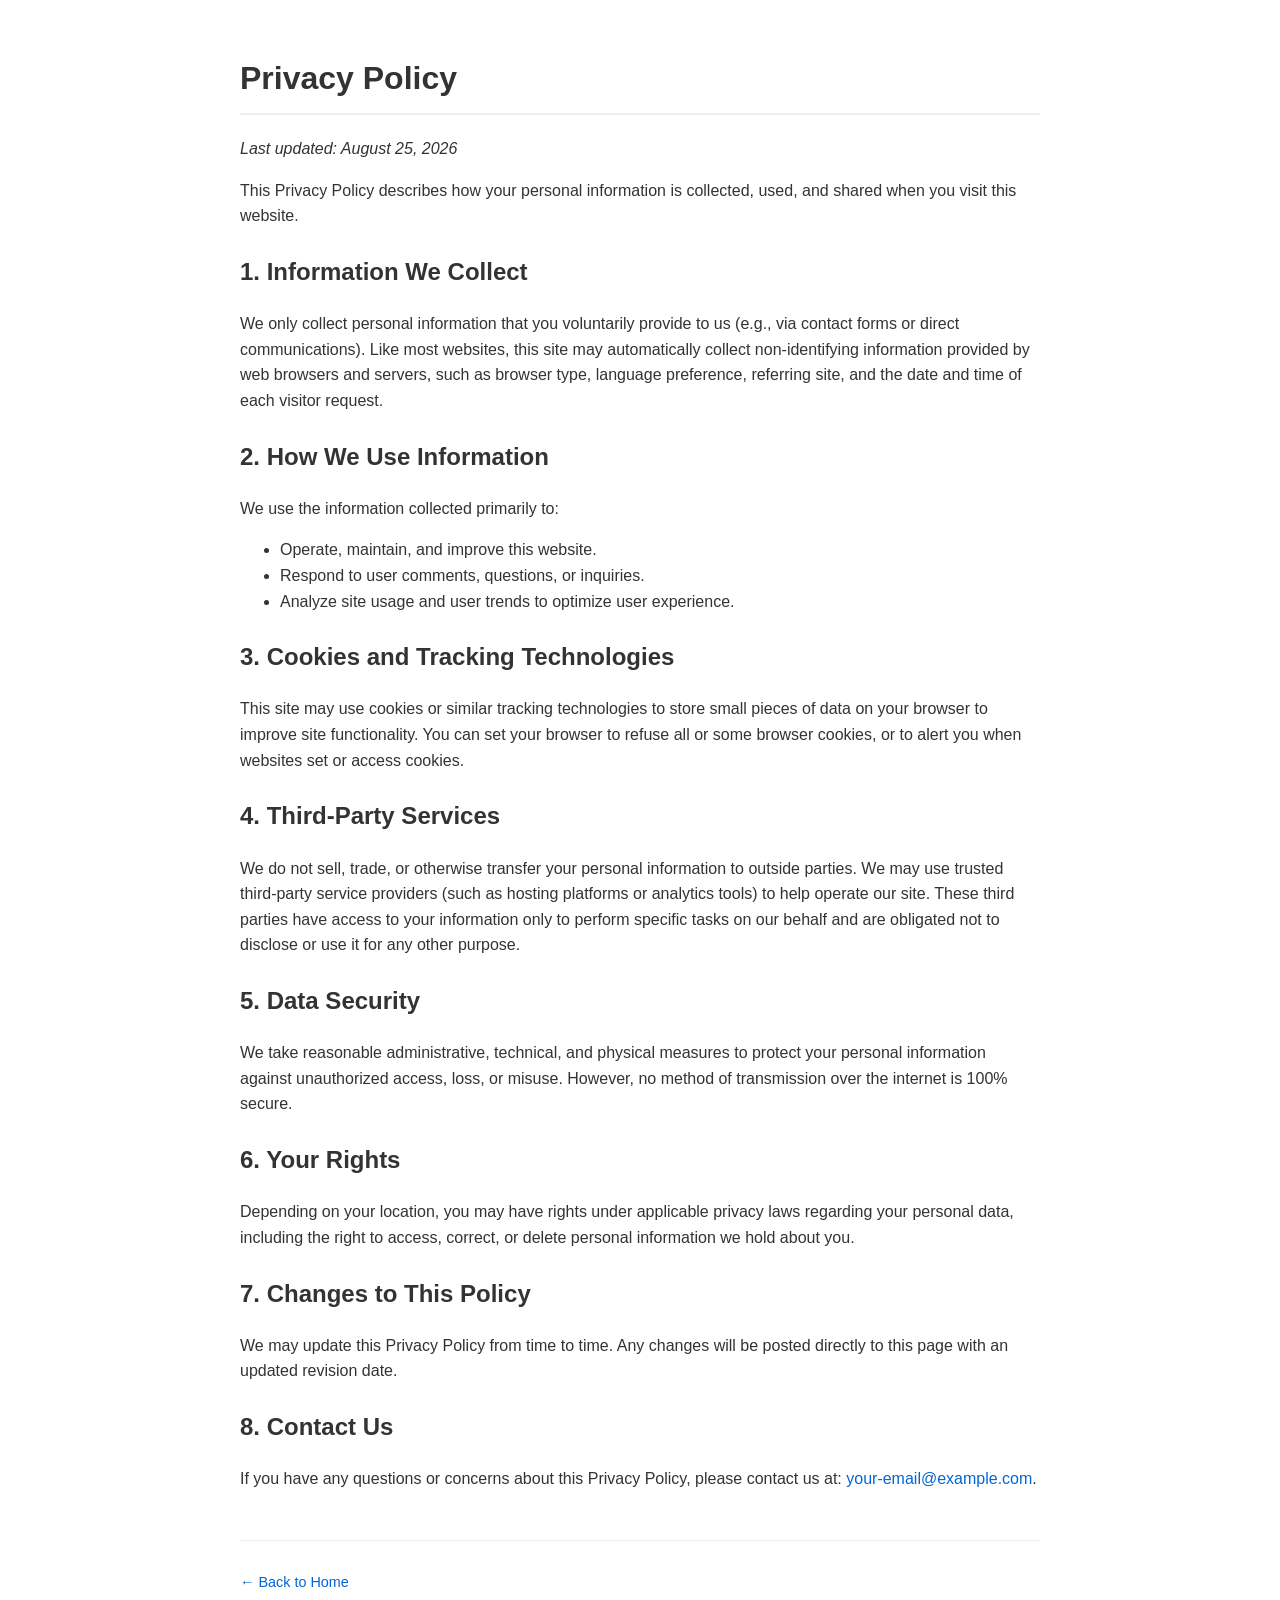
==== privacy.html @ fab6398a "Create privacy.html" ====
<!DOCTYPE html>
<html lang="en">
<head>
    <meta charset="UTF-8">
    <meta name="viewport" content="width=device-width, initial-scale=1.0">
    <title>Privacy Policy</title>
    <style>
        body {
            font-family: -apple-system, BlinkMacSystemFont, "Segoe UI", Roboto, Helvetica, Arial, sans-serif;
            line-height: 1.6;
            color: #333;
            max-width: 800px;
            margin: 0 auto;
            padding: 2rem 1rem;
        }
        h1 { border-bottom: 2px solid #eee; padding-bottom: 0.5rem; }
        h2 { margin-top: 1.5rem; }
        footer { margin-top: 3rem; padding-top: 1rem; border-top: 1px solid #eee; font-size: 0.9rem; color: #666; }
        a { color: #0366d6; text-decoration: none; }
        a:hover { text-decoration: underline; }
    </style>
</head>
<body>

    <h1>Privacy Policy</h1>
    <p><em>Last updated: August 25, 2026</em></p>

    <p>This Privacy Policy describes how your personal information is collected, used, and shared when you visit this website.</p>

    <h2>1. Information We Collect</h2>
    <p>We only collect personal information that you voluntarily provide to us (e.g., via contact forms or direct communications). Like most websites, this site may automatically collect non-identifying information provided by web browsers and servers, such as browser type, language preference, referring site, and the date and time of each visitor request.</p>

    <h2>2. How We Use Information</h2>
    <p>We use the information collected primarily to:</p>
    <ul>
        <li>Operate, maintain, and improve this website.</li>
        <li>Respond to user comments, questions, or inquiries.</li>
        <li>Analyze site usage and user trends to optimize user experience.</li>
    </ul>

    <h2>3. Cookies and Tracking Technologies</h2>
    <p>This site may use cookies or similar tracking technologies to store small pieces of data on your browser to improve site functionality. You can set your browser to refuse all or some browser cookies, or to alert you when websites set or access cookies.</p>

    <h2>4. Third-Party Services</h2>
    <p>We do not sell, trade, or otherwise transfer your personal information to outside parties. We may use trusted third-party service providers (such as hosting platforms or analytics tools) to help operate our site. These third parties have access to your information only to perform specific tasks on our behalf and are obligated not to disclose or use it for any other purpose.</p>

    <h2>5. Data Security</h2>
    <p>We take reasonable administrative, technical, and physical measures to protect your personal information against unauthorized access, loss, or misuse. However, no method of transmission over the internet is 100% secure.</p>

    <h2>6. Your Rights</h2>
    <p>Depending on your location, you may have rights under applicable privacy laws regarding your personal data, including the right to access, correct, or delete personal information we hold about you.</p>

    <h2>7. Changes to This Policy</h2>
    <p>We may update this Privacy Policy from time to time. Any changes will be posted directly to this page with an updated revision date.</p>

    <h2>8. Contact Us</h2>
    <p>If you have any questions or concerns about this Privacy Policy, please contact us at: <a href="mailto:your-email@example.com">your-email@example.com</a>.</p>

    <footer>
        <p><a href="index.html">&larr; Back to Home</a></p>
    </footer>

</body>
</html>
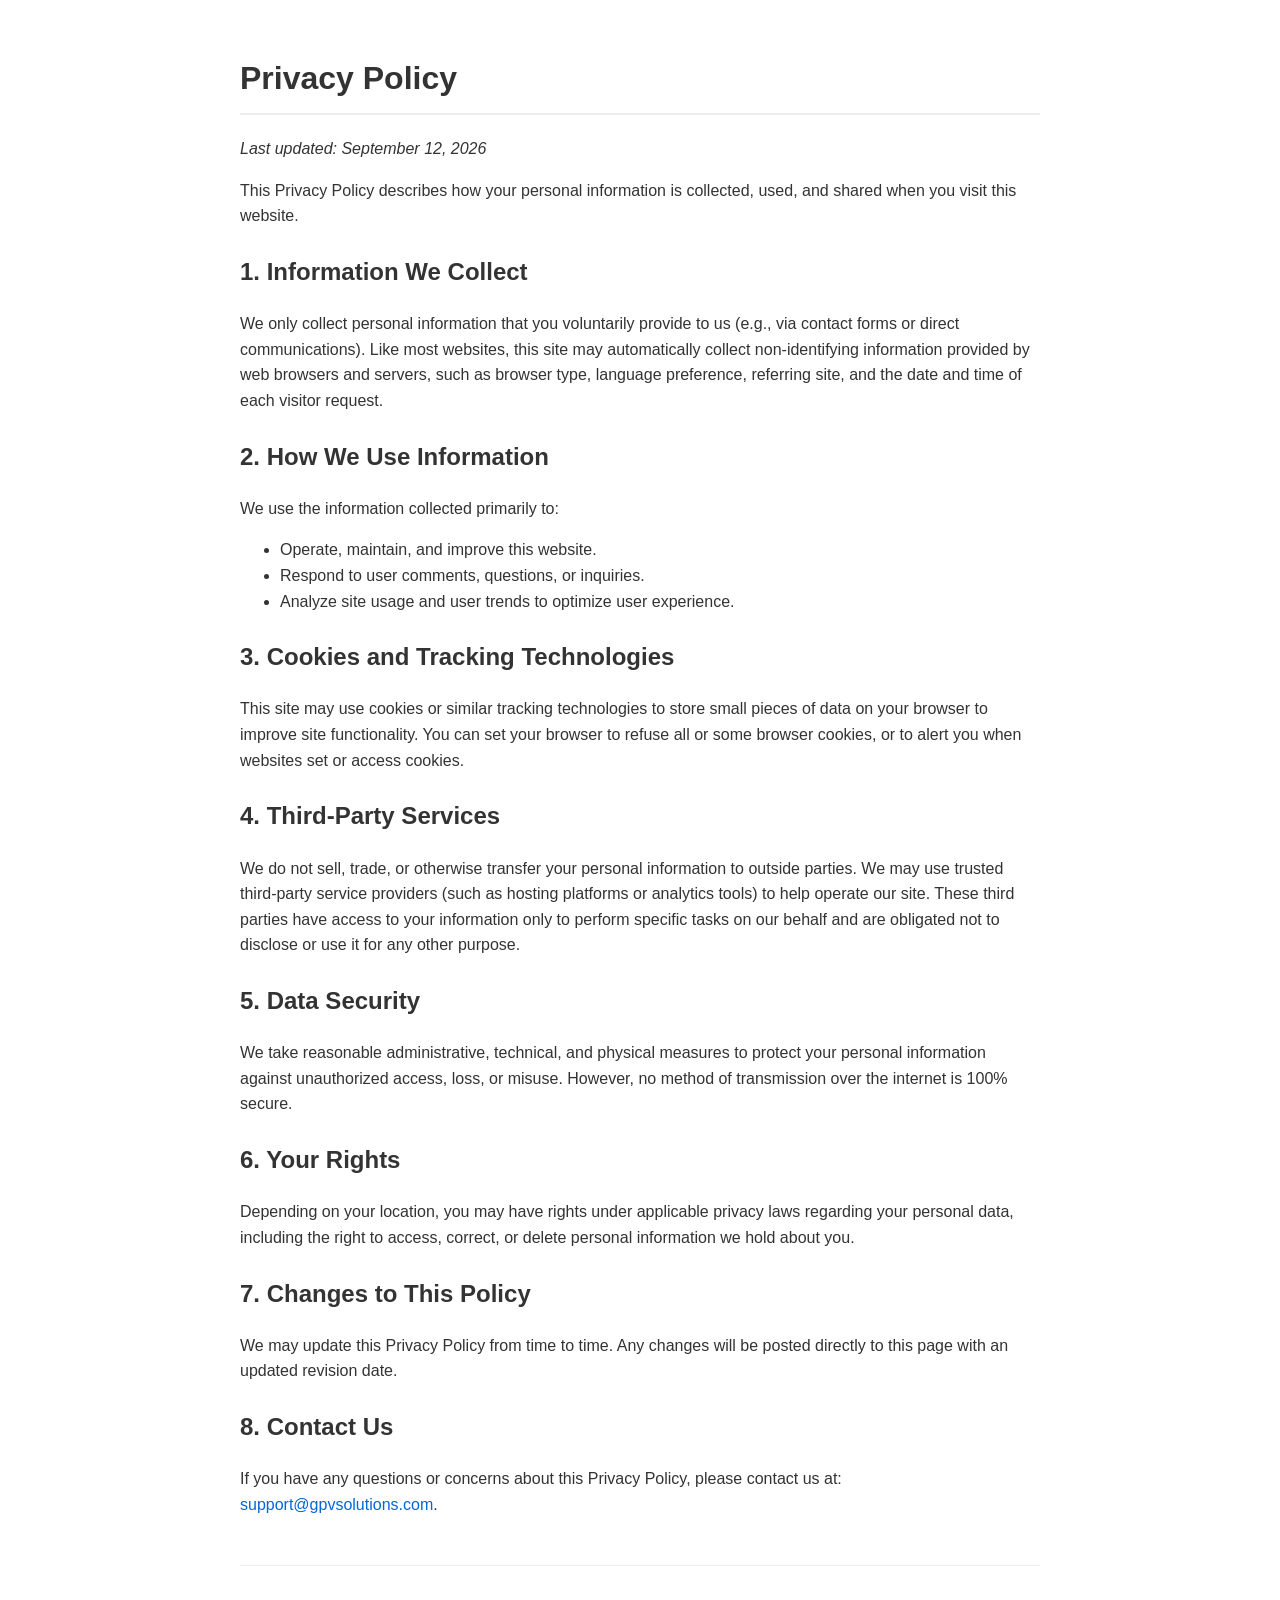
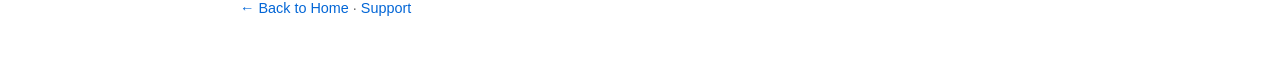
==== commit c828e810: "Add support page, fix placeholder email, drop stale subscription pricing CNC Vault ships as a one-ti" ====
--- a/privacy.html
+++ b/privacy.html
@@ -23,7 +23,7 @@
 <body>
 
     <h1>Privacy Policy</h1>
-    <p><em>Last updated: August 25, 2026</em></p>
+    <p><em>Last updated: September 12, 2026</em></p>
 
     <p>This Privacy Policy describes how your personal information is collected, used, and shared when you visit this website.</p>
 
@@ -54,10 +54,10 @@
     <p>We may update this Privacy Policy from time to time. Any changes will be posted directly to this page with an updated revision date.</p>
 
     <h2>8. Contact Us</h2>
-    <p>If you have any questions or concerns about this Privacy Policy, please contact us at: <a href="mailto:your-email@example.com">your-email@example.com</a>.</p>
+    <p>If you have any questions or concerns about this Privacy Policy, please contact us at: <a href="mailto:support@gpvsolutions.com">support@gpvsolutions.com</a>.</p>
 
     <footer>
-        <p><a href="index.html">&larr; Back to Home</a></p>
+        <p><a href="index.html">&larr; Back to Home</a> &middot; <a href="support.html">Support</a></p>
     </footer>
 
 </body>
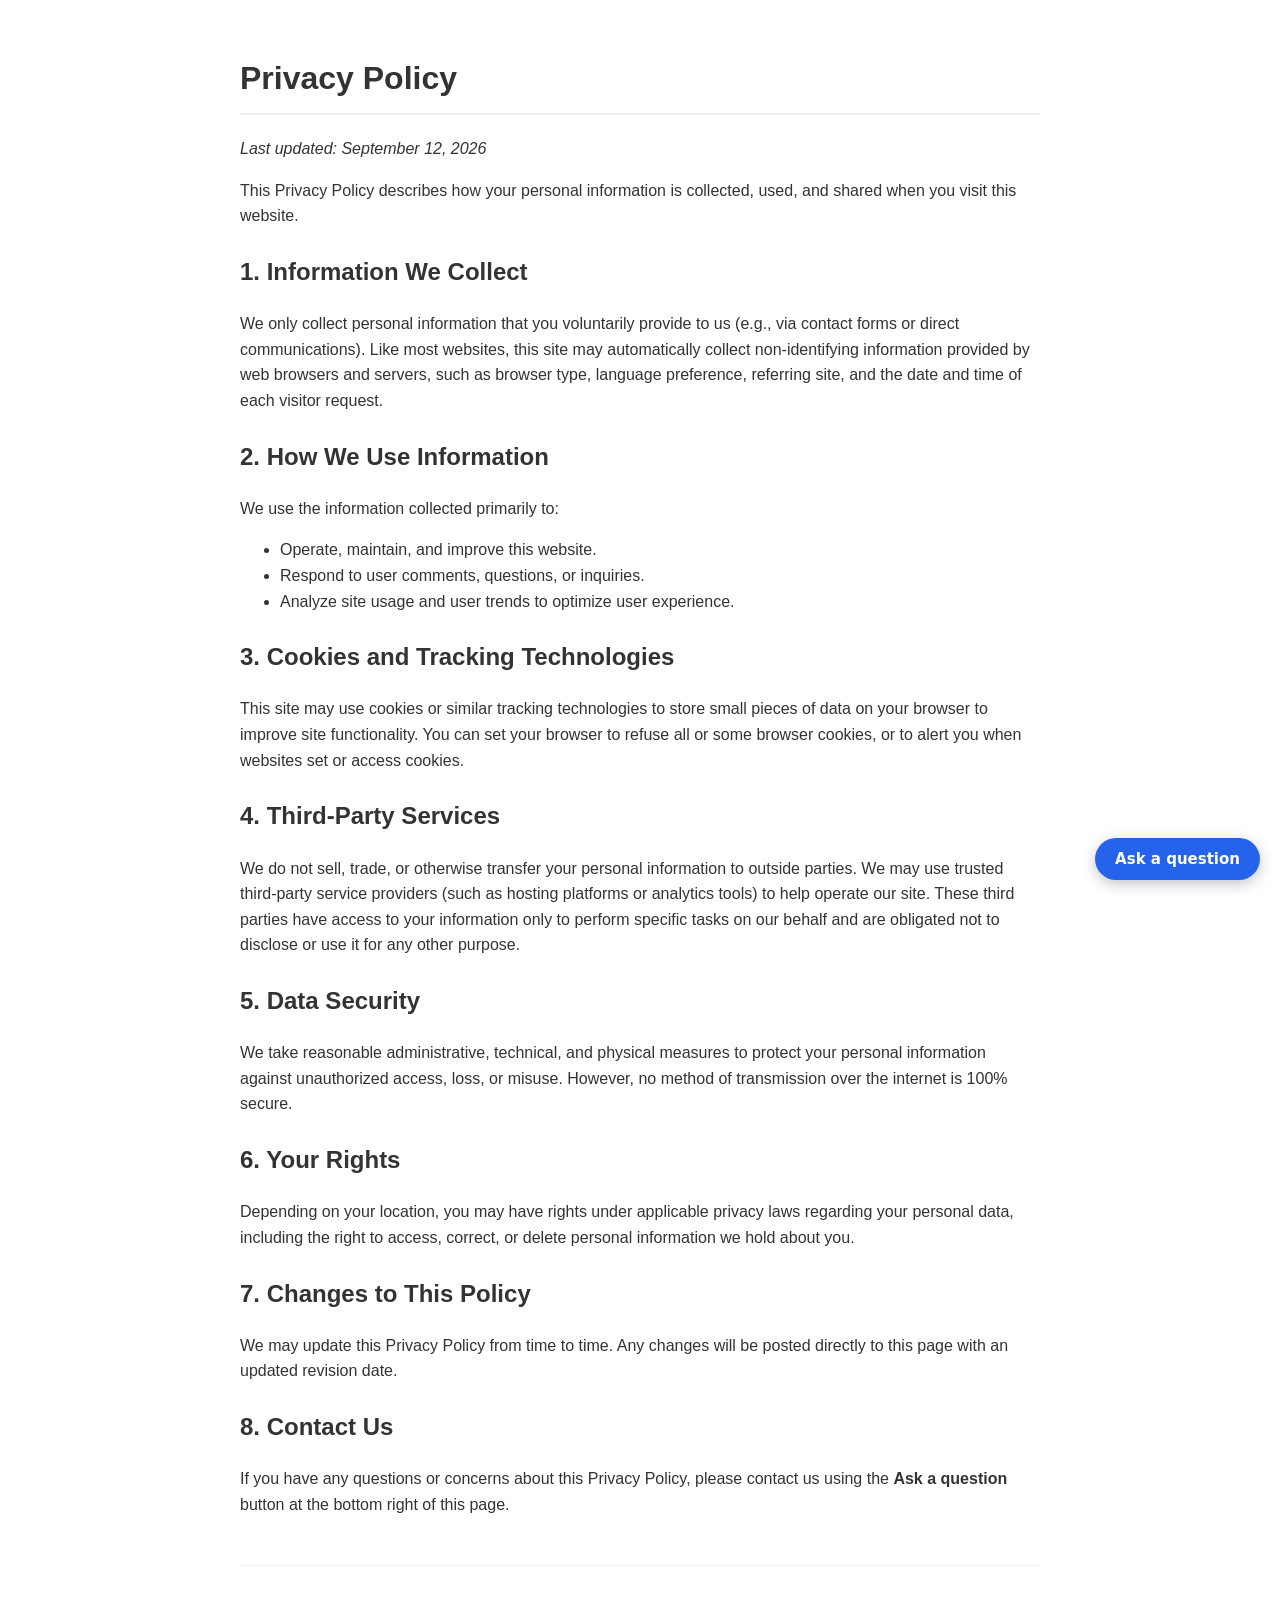
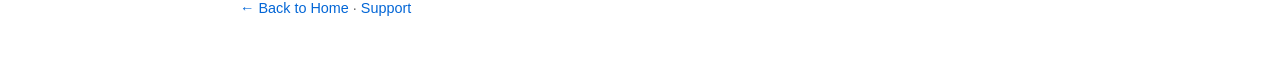
==== commit 04a7e719: "Use the widget, not email" ====
--- a/privacy.html
+++ b/privacy.html
@@ -54,11 +54,12 @@
     <p>We may update this Privacy Policy from time to time. Any changes will be posted directly to this page with an updated revision date.</p>
 
     <h2>8. Contact Us</h2>
-    <p>If you have any questions or concerns about this Privacy Policy, please contact us at: <a href="mailto:support@gpvsolutions.com">support@gpvsolutions.com</a>.</p>
+    <p>If you have any questions or concerns about this Privacy Policy, please contact us using the <strong>Ask a question</strong> button at the bottom right of this page.</p>
 
     <footer>
         <p><a href="index.html">&larr; Back to Home</a> &middot; <a href="support.html">Support</a></p>
     </footer>
 
+    <script src="contact.js" defer></script>
 </body>
 </html>
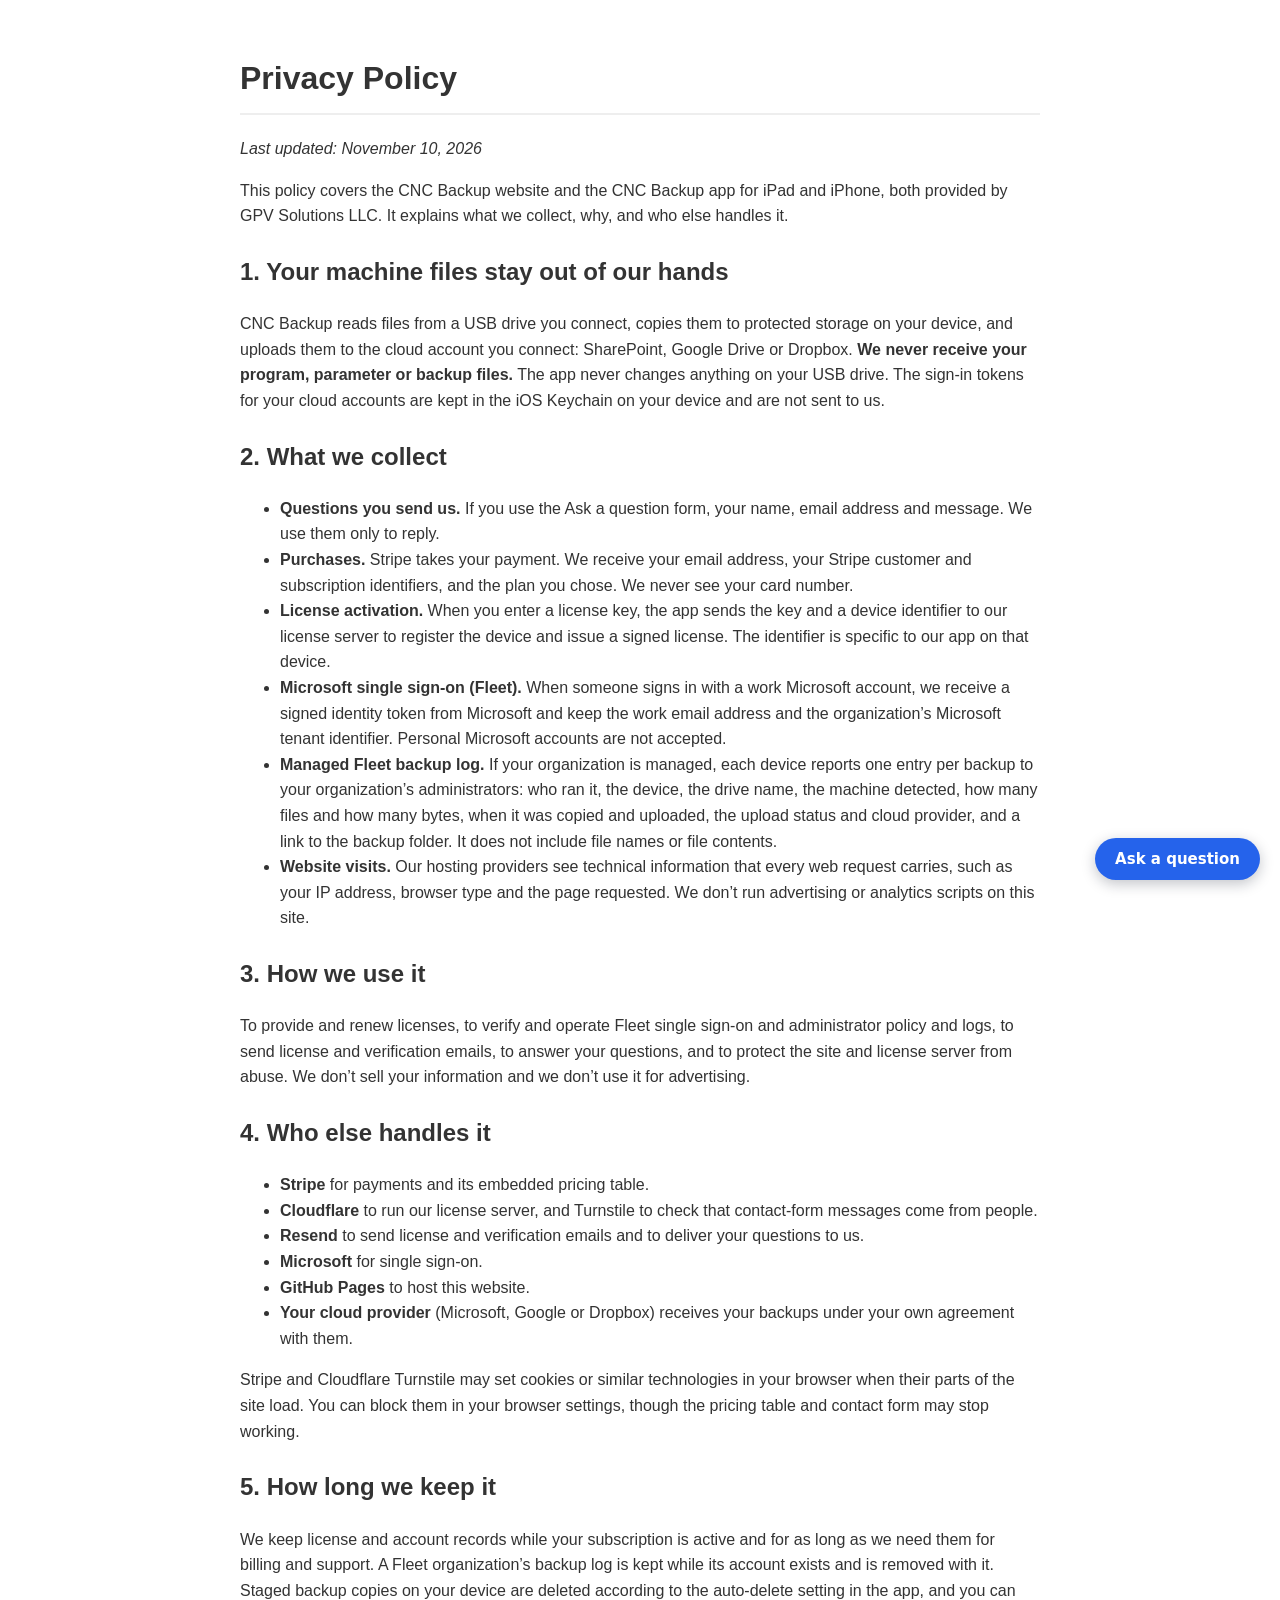
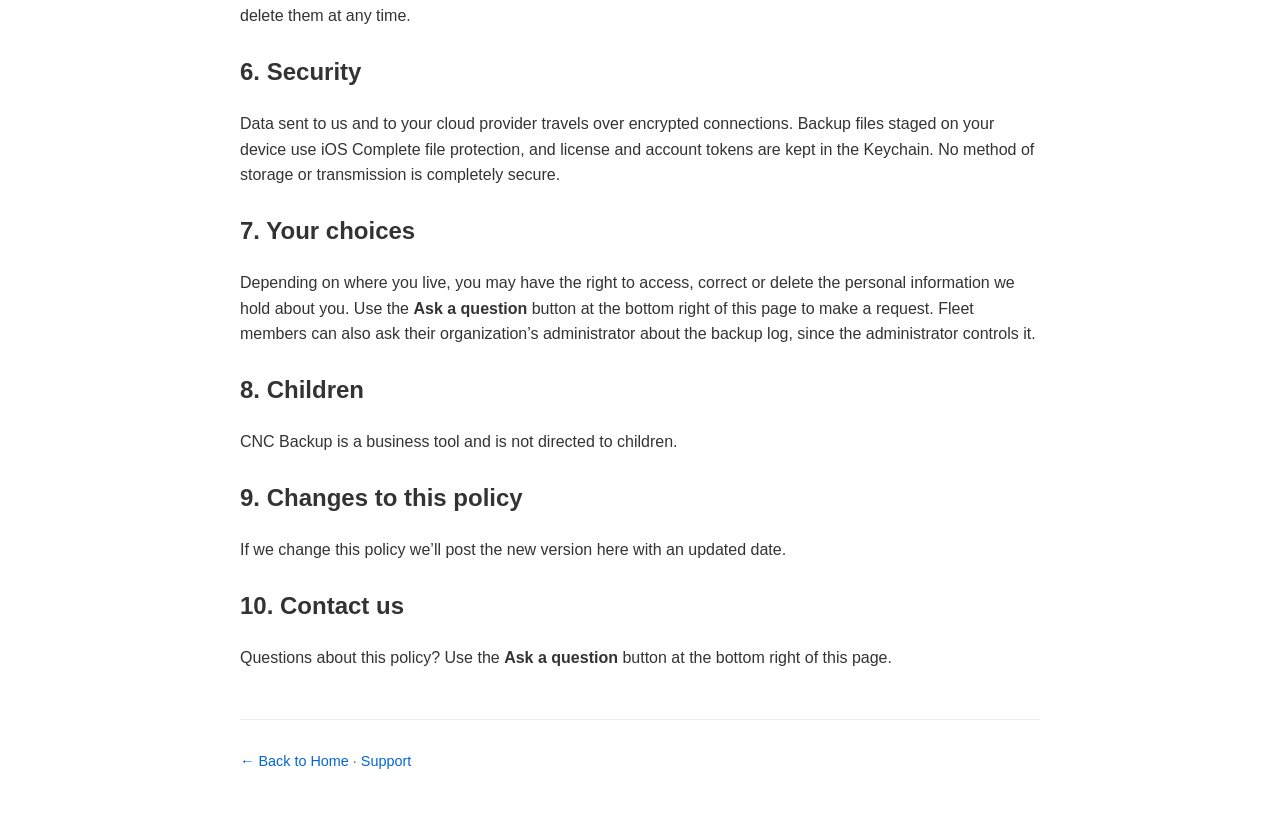
==== commit fbdcef9a: "Site: accurate upload-verification claim, support FAQ and privacy policy for the app - Replace the S" ====
--- a/privacy.html
+++ b/privacy.html
@@ -23,38 +23,54 @@
 <body>
 
     <h1>Privacy Policy</h1>
-    <p><em>Last updated: September 12, 2026</em></p>
+    <p><em>Last updated: November 10, 2026</em></p>
 
-    <p>This Privacy Policy describes how your personal information is collected, used, and shared when you visit this website.</p>
+    <p>This policy covers the CNC Backup website and the CNC Backup app for iPad and iPhone, both provided by GPV Solutions LLC. It explains what we collect, why, and who else handles it.</p>
 
-    <h2>1. Information We Collect</h2>
-    <p>We only collect personal information that you voluntarily provide to us (e.g., via contact forms or direct communications). Like most websites, this site may automatically collect non-identifying information provided by web browsers and servers, such as browser type, language preference, referring site, and the date and time of each visitor request.</p>
+    <h2>1. Your machine files stay out of our hands</h2>
+    <p>CNC Backup reads files from a USB drive you connect, copies them to protected storage on your device, and uploads them to the cloud account you connect: SharePoint, Google Drive or Dropbox. <strong>We never receive your program, parameter or backup files.</strong> The app never changes anything on your USB drive. The sign-in tokens for your cloud accounts are kept in the iOS Keychain on your device and are not sent to us.</p>
 
-    <h2>2. How We Use Information</h2>
-    <p>We use the information collected primarily to:</p>
+    <h2>2. What we collect</h2>
     <ul>
-        <li>Operate, maintain, and improve this website.</li>
-        <li>Respond to user comments, questions, or inquiries.</li>
-        <li>Analyze site usage and user trends to optimize user experience.</li>
+        <li><strong>Questions you send us.</strong> If you use the Ask a question form, your name, email address and message. We use them only to reply.</li>
+        <li><strong>Purchases.</strong> Stripe takes your payment. We receive your email address, your Stripe customer and subscription identifiers, and the plan you chose. We never see your card number.</li>
+        <li><strong>License activation.</strong> When you enter a license key, the app sends the key and a device identifier to our license server to register the device and issue a signed license. The identifier is specific to our app on that device.</li>
+        <li><strong>Microsoft single sign-on (Fleet).</strong> When someone signs in with a work Microsoft account, we receive a signed identity token from Microsoft and keep the work email address and the organization&rsquo;s Microsoft tenant identifier. Personal Microsoft accounts are not accepted.</li>
+        <li><strong>Managed Fleet backup log.</strong> If your organization is managed, each device reports one entry per backup to your organization&rsquo;s administrators: who ran it, the device, the drive name, the machine detected, how many files and how many bytes, when it was copied and uploaded, the upload status and cloud provider, and a link to the backup folder. It does not include file names or file contents.</li>
+        <li><strong>Website visits.</strong> Our hosting providers see technical information that every web request carries, such as your IP address, browser type and the page requested. We don&rsquo;t run advertising or analytics scripts on this site.</li>
     </ul>
 
-    <h2>3. Cookies and Tracking Technologies</h2>
-    <p>This site may use cookies or similar tracking technologies to store small pieces of data on your browser to improve site functionality. You can set your browser to refuse all or some browser cookies, or to alert you when websites set or access cookies.</p>
+    <h2>3. How we use it</h2>
+    <p>To provide and renew licenses, to verify and operate Fleet single sign-on and administrator policy and logs, to send license and verification emails, to answer your questions, and to protect the site and license server from abuse. We don&rsquo;t sell your information and we don&rsquo;t use it for advertising.</p>
 
-    <h2>4. Third-Party Services</h2>
-    <p>We do not sell, trade, or otherwise transfer your personal information to outside parties. We may use trusted third-party service providers (such as hosting platforms or analytics tools) to help operate our site. These third parties have access to your information only to perform specific tasks on our behalf and are obligated not to disclose or use it for any other purpose.</p>
+    <h2>4. Who else handles it</h2>
+    <ul>
+        <li><strong>Stripe</strong> for payments and its embedded pricing table.</li>
+        <li><strong>Cloudflare</strong> to run our license server, and Turnstile to check that contact-form messages come from people.</li>
+        <li><strong>Resend</strong> to send license and verification emails and to deliver your questions to us.</li>
+        <li><strong>Microsoft</strong> for single sign-on.</li>
+        <li><strong>GitHub Pages</strong> to host this website.</li>
+        <li><strong>Your cloud provider</strong> (Microsoft, Google or Dropbox) receives your backups under your own agreement with them.</li>
+    </ul>
+    <p>Stripe and Cloudflare Turnstile may set cookies or similar technologies in your browser when their parts of the site load. You can block them in your browser settings, though the pricing table and contact form may stop working.</p>
 
-    <h2>5. Data Security</h2>
-    <p>We take reasonable administrative, technical, and physical measures to protect your personal information against unauthorized access, loss, or misuse. However, no method of transmission over the internet is 100% secure.</p>
+    <h2>5. How long we keep it</h2>
+    <p>We keep license and account records while your subscription is active and for as long as we need them for billing and support. A Fleet organization&rsquo;s backup log is kept while its account exists and is removed with it. Staged backup copies on your device are deleted according to the auto-delete setting in the app, and you can delete them at any time.</p>
 
-    <h2>6. Your Rights</h2>
-    <p>Depending on your location, you may have rights under applicable privacy laws regarding your personal data, including the right to access, correct, or delete personal information we hold about you.</p>
+    <h2>6. Security</h2>
+    <p>Data sent to us and to your cloud provider travels over encrypted connections. Backup files staged on your device use iOS Complete file protection, and license and account tokens are kept in the Keychain. No method of storage or transmission is completely secure.</p>
 
-    <h2>7. Changes to This Policy</h2>
-    <p>We may update this Privacy Policy from time to time. Any changes will be posted directly to this page with an updated revision date.</p>
+    <h2>7. Your choices</h2>
+    <p>Depending on where you live, you may have the right to access, correct or delete the personal information we hold about you. Use the <strong>Ask a question</strong> button at the bottom right of this page to make a request. Fleet members can also ask their organization&rsquo;s administrator about the backup log, since the administrator controls it.</p>
 
-    <h2>8. Contact Us</h2>
-    <p>If you have any questions or concerns about this Privacy Policy, please contact us using the <strong>Ask a question</strong> button at the bottom right of this page.</p>
+    <h2>8. Children</h2>
+    <p>CNC Backup is a business tool and is not directed to children.</p>
+
+    <h2>9. Changes to this policy</h2>
+    <p>If we change this policy we&rsquo;ll post the new version here with an updated date.</p>
+
+    <h2>10. Contact us</h2>
+    <p>Questions about this policy? Use the <strong>Ask a question</strong> button at the bottom right of this page.</p>
 
     <footer>
         <p><a href="index.html">&larr; Back to Home</a> &middot; <a href="support.html">Support</a></p>
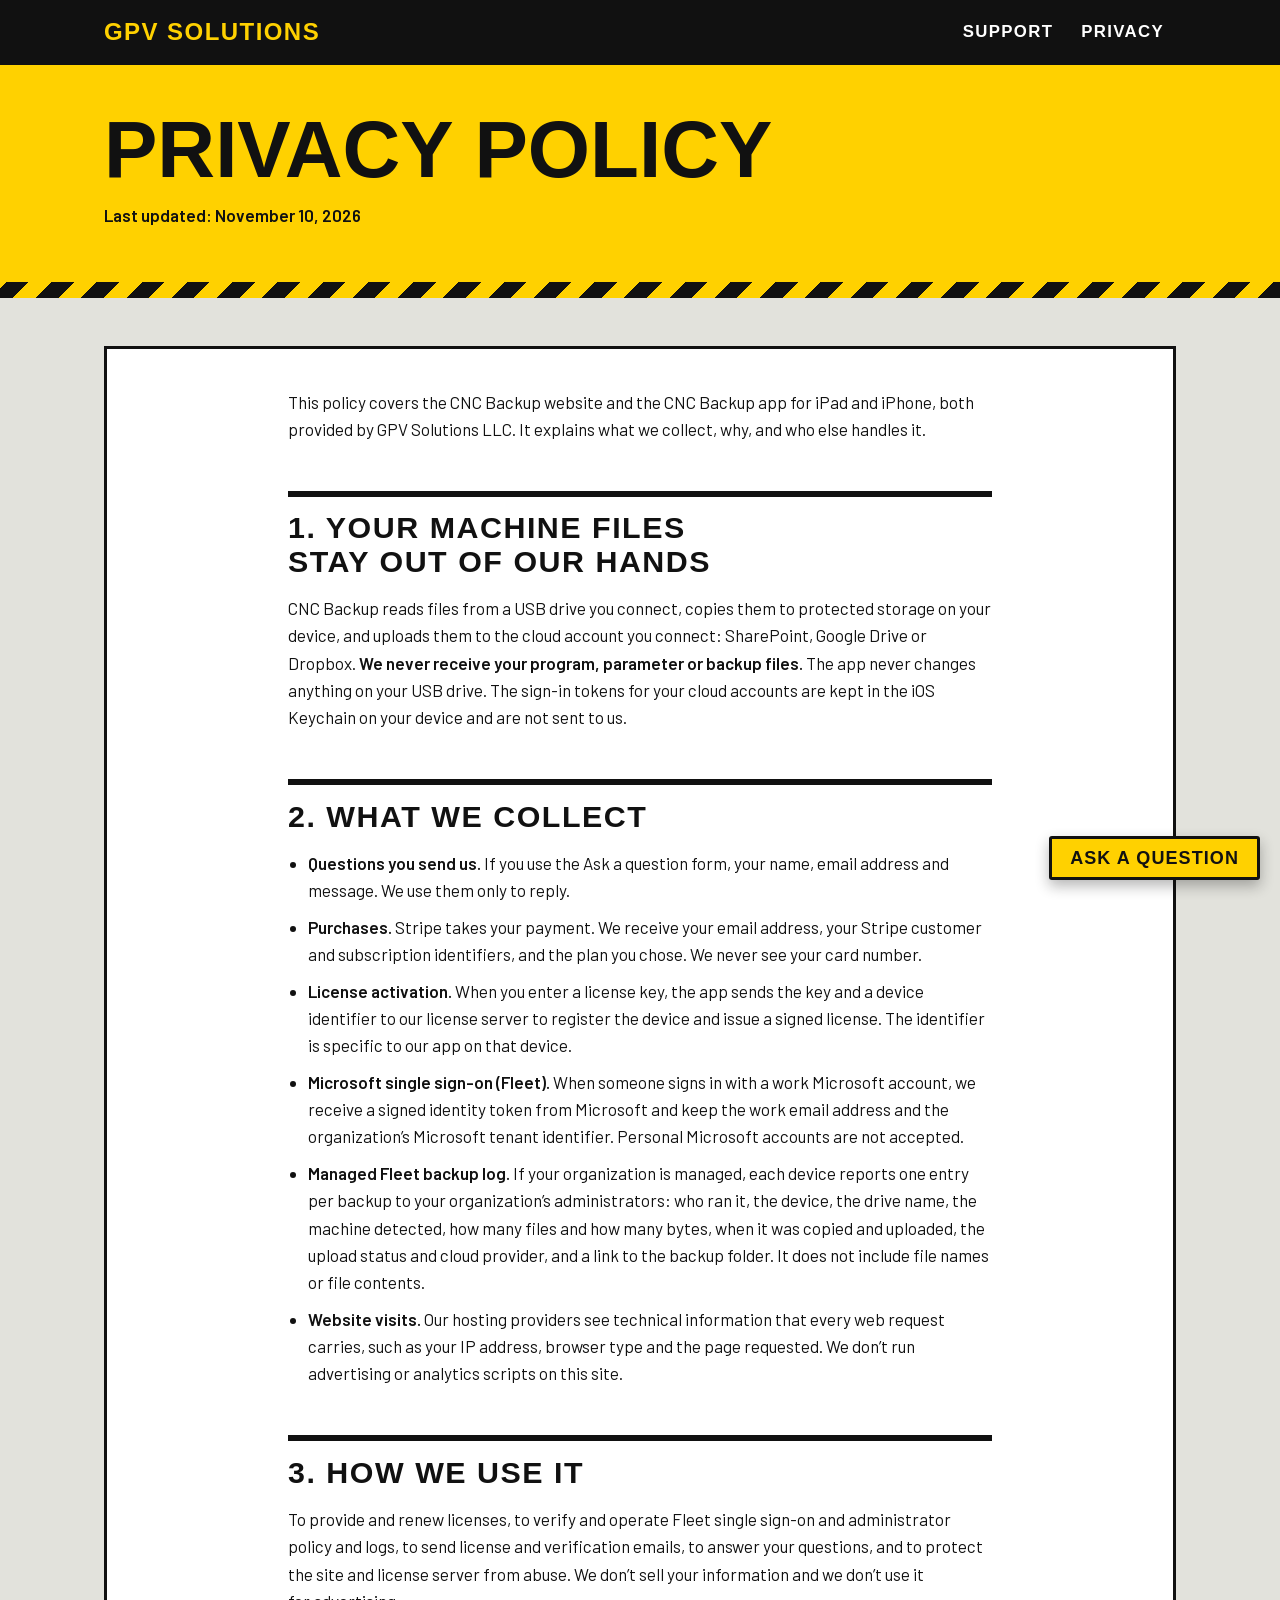
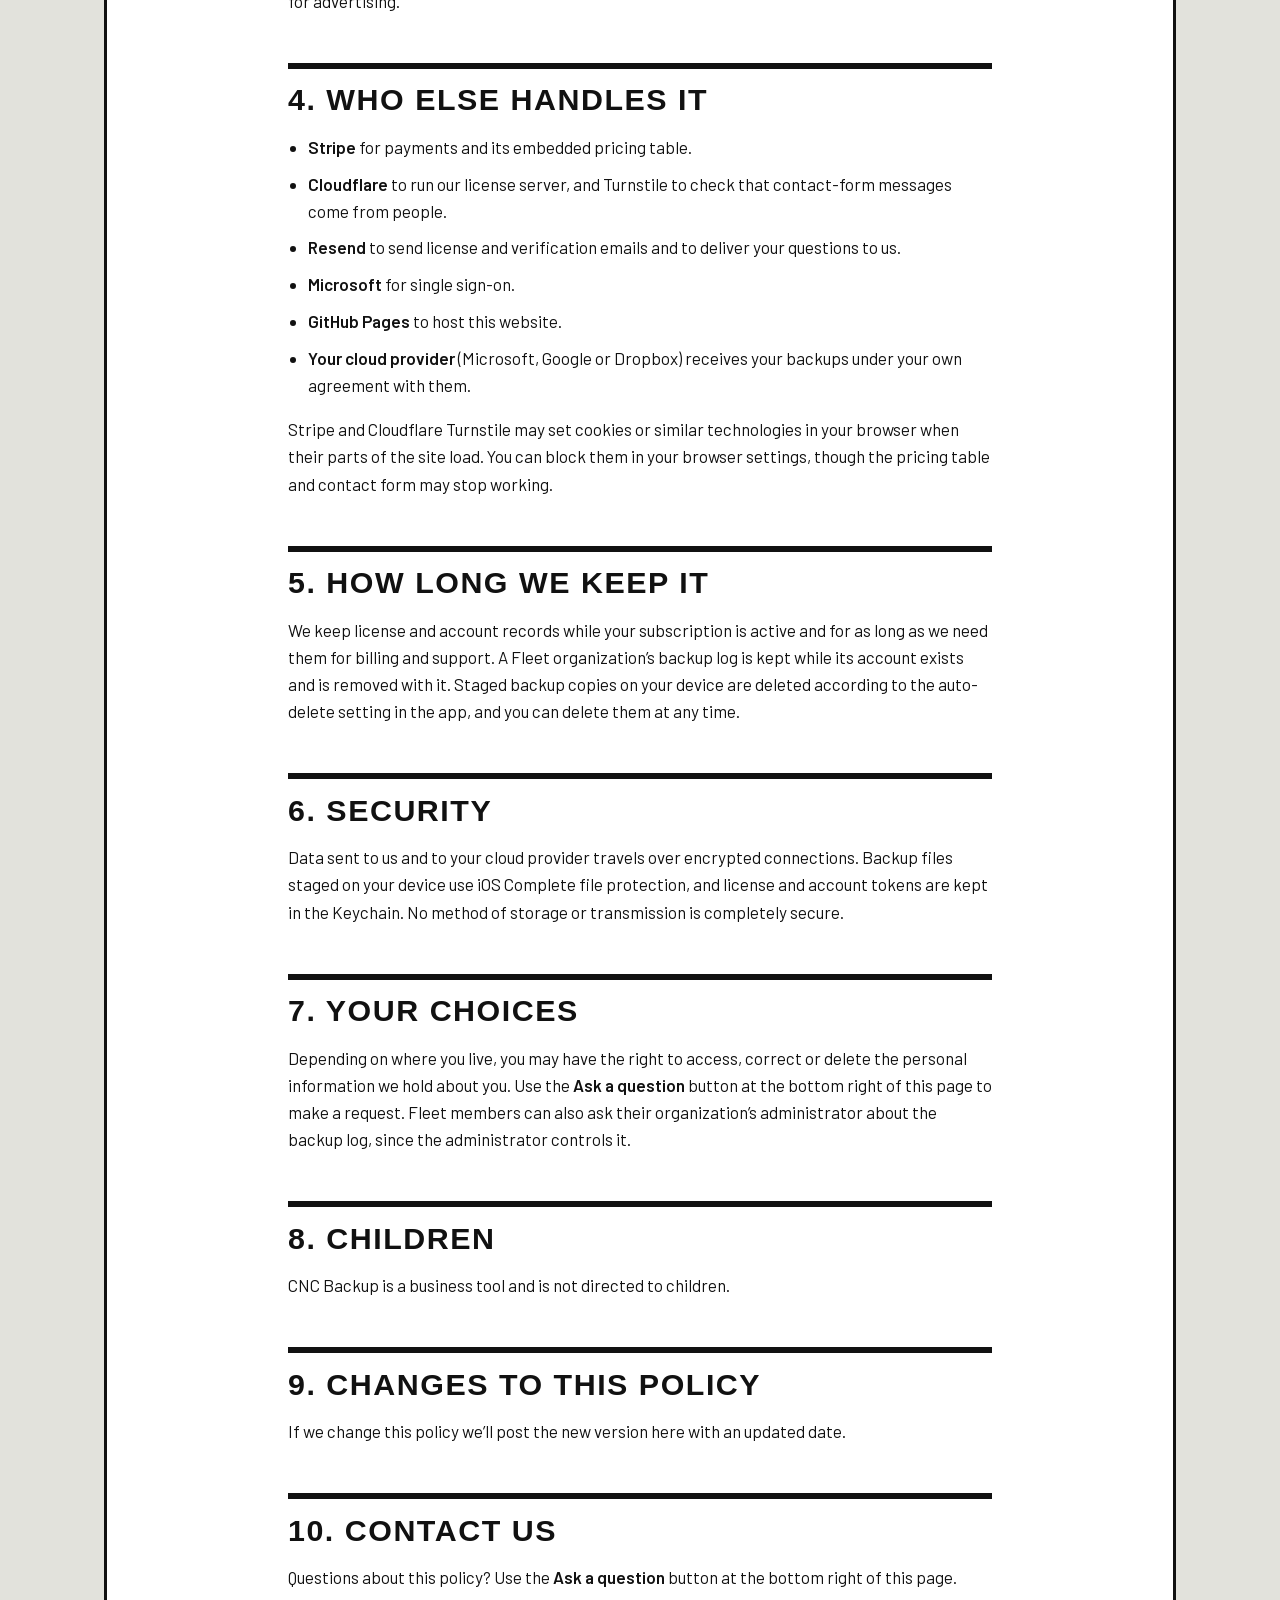
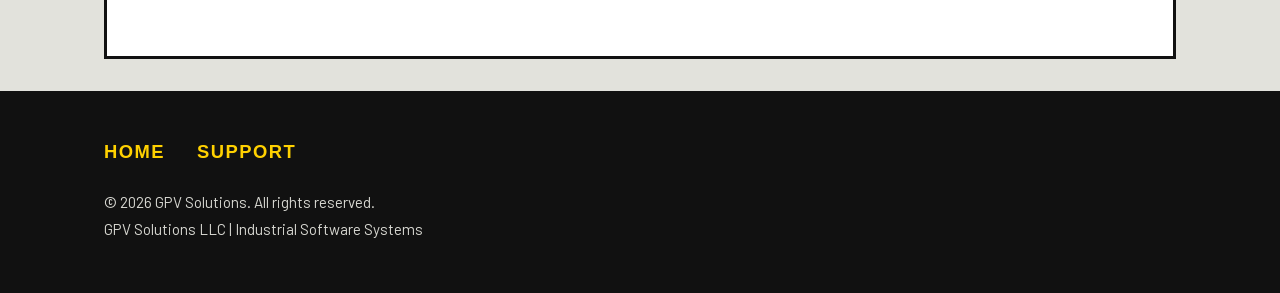
==== commit 6578191f: "first" ====
--- a/privacy.html
+++ b/privacy.html
@@ -3,79 +3,86 @@
 <head>
     <meta charset="UTF-8">
     <meta name="viewport" content="width=device-width, initial-scale=1.0">
-    <title>Privacy Policy</title>
-    <style>
-        body {
-            font-family: -apple-system, BlinkMacSystemFont, "Segoe UI", Roboto, Helvetica, Arial, sans-serif;
-            line-height: 1.6;
-            color: #333;
-            max-width: 800px;
-            margin: 0 auto;
-            padding: 2rem 1rem;
-        }
-        h1 { border-bottom: 2px solid #eee; padding-bottom: 0.5rem; }
-        h2 { margin-top: 1.5rem; }
-        footer { margin-top: 3rem; padding-top: 1rem; border-top: 1px solid #eee; font-size: 0.9rem; color: #666; }
-        a { color: #0366d6; text-decoration: none; }
-        a:hover { text-decoration: underline; }
-    </style>
+    <title>Privacy Policy | CNC Backup</title>
+    <link rel="preload" href="fonts/BarlowCondensed-800.woff2" as="font" type="font/woff2" crossorigin>
+    <link rel="stylesheet" href="site.css">
 </head>
 <body>
+    <div class="topbar">
+        <div class="topbar-inner">
+            <a class="wordmark" href="index.html">GPV Solutions</a>
+            <nav aria-label="Site">
+                <a href="support.html">Support</a>
+                <a href="privacy.html">Privacy</a>
+            </nav>
+        </div>
+    </div>
+    <header class="page-title">
+        <div class="page-title-inner">
+            <h1>Privacy Policy</h1>
+            <p>Last updated: November 10, 2026</p>
+        </div>
+    </header>
+    <div class="hazard" aria-hidden="true"></div>
+    <main class="doc">
+        <div class="doc-body">
+        <p>This policy covers the CNC Backup website and the CNC Backup app for iPad and iPhone, both provided by GPV Solutions LLC. It explains what we collect, why, and who else handles it.</p>
 
-    <h1>Privacy Policy</h1>
-    <p><em>Last updated: November 10, 2026</em></p>
+        <h2>1. Your machine files stay out of our hands</h2>
+        <p>CNC Backup reads files from a USB drive you connect, copies them to protected storage on your device, and uploads them to the cloud account you connect: SharePoint, Google Drive or Dropbox. <strong>We never receive your program, parameter or backup files.</strong> The app never changes anything on your USB drive. The sign-in tokens for your cloud accounts are kept in the iOS Keychain on your device and are not sent to us.</p>
 
-    <p>This policy covers the CNC Backup website and the CNC Backup app for iPad and iPhone, both provided by GPV Solutions LLC. It explains what we collect, why, and who else handles it.</p>
-
-    <h2>1. Your machine files stay out of our hands</h2>
-    <p>CNC Backup reads files from a USB drive you connect, copies them to protected storage on your device, and uploads them to the cloud account you connect: SharePoint, Google Drive or Dropbox. <strong>We never receive your program, parameter or backup files.</strong> The app never changes anything on your USB drive. The sign-in tokens for your cloud accounts are kept in the iOS Keychain on your device and are not sent to us.</p>
-
-    <h2>2. What we collect</h2>
-    <ul>
+        <h2>2. What we collect</h2>
+        <ul>
         <li><strong>Questions you send us.</strong> If you use the Ask a question form, your name, email address and message. We use them only to reply.</li>
         <li><strong>Purchases.</strong> Stripe takes your payment. We receive your email address, your Stripe customer and subscription identifiers, and the plan you chose. We never see your card number.</li>
         <li><strong>License activation.</strong> When you enter a license key, the app sends the key and a device identifier to our license server to register the device and issue a signed license. The identifier is specific to our app on that device.</li>
         <li><strong>Microsoft single sign-on (Fleet).</strong> When someone signs in with a work Microsoft account, we receive a signed identity token from Microsoft and keep the work email address and the organization&rsquo;s Microsoft tenant identifier. Personal Microsoft accounts are not accepted.</li>
         <li><strong>Managed Fleet backup log.</strong> If your organization is managed, each device reports one entry per backup to your organization&rsquo;s administrators: who ran it, the device, the drive name, the machine detected, how many files and how many bytes, when it was copied and uploaded, the upload status and cloud provider, and a link to the backup folder. It does not include file names or file contents.</li>
         <li><strong>Website visits.</strong> Our hosting providers see technical information that every web request carries, such as your IP address, browser type and the page requested. We don&rsquo;t run advertising or analytics scripts on this site.</li>
-    </ul>
+        </ul>
 
-    <h2>3. How we use it</h2>
-    <p>To provide and renew licenses, to verify and operate Fleet single sign-on and administrator policy and logs, to send license and verification emails, to answer your questions, and to protect the site and license server from abuse. We don&rsquo;t sell your information and we don&rsquo;t use it for advertising.</p>
+        <h2>3. How we use it</h2>
+        <p>To provide and renew licenses, to verify and operate Fleet single sign-on and administrator policy and logs, to send license and verification emails, to answer your questions, and to protect the site and license server from abuse. We don&rsquo;t sell your information and we don&rsquo;t use it for advertising.</p>
 
-    <h2>4. Who else handles it</h2>
-    <ul>
+        <h2>4. Who else handles it</h2>
+        <ul>
         <li><strong>Stripe</strong> for payments and its embedded pricing table.</li>
         <li><strong>Cloudflare</strong> to run our license server, and Turnstile to check that contact-form messages come from people.</li>
         <li><strong>Resend</strong> to send license and verification emails and to deliver your questions to us.</li>
         <li><strong>Microsoft</strong> for single sign-on.</li>
         <li><strong>GitHub Pages</strong> to host this website.</li>
         <li><strong>Your cloud provider</strong> (Microsoft, Google or Dropbox) receives your backups under your own agreement with them.</li>
-    </ul>
-    <p>Stripe and Cloudflare Turnstile may set cookies or similar technologies in your browser when their parts of the site load. You can block them in your browser settings, though the pricing table and contact form may stop working.</p>
+        </ul>
+        <p>Stripe and Cloudflare Turnstile may set cookies or similar technologies in your browser when their parts of the site load. You can block them in your browser settings, though the pricing table and contact form may stop working.</p>
 
-    <h2>5. How long we keep it</h2>
-    <p>We keep license and account records while your subscription is active and for as long as we need them for billing and support. A Fleet organization&rsquo;s backup log is kept while its account exists and is removed with it. Staged backup copies on your device are deleted according to the auto-delete setting in the app, and you can delete them at any time.</p>
+        <h2>5. How long we keep it</h2>
+        <p>We keep license and account records while your subscription is active and for as long as we need them for billing and support. A Fleet organization&rsquo;s backup log is kept while its account exists and is removed with it. Staged backup copies on your device are deleted according to the auto-delete setting in the app, and you can delete them at any time.</p>
 
-    <h2>6. Security</h2>
-    <p>Data sent to us and to your cloud provider travels over encrypted connections. Backup files staged on your device use iOS Complete file protection, and license and account tokens are kept in the Keychain. No method of storage or transmission is completely secure.</p>
+        <h2>6. Security</h2>
+        <p>Data sent to us and to your cloud provider travels over encrypted connections. Backup files staged on your device use iOS Complete file protection, and license and account tokens are kept in the Keychain. No method of storage or transmission is completely secure.</p>
 
-    <h2>7. Your choices</h2>
-    <p>Depending on where you live, you may have the right to access, correct or delete the personal information we hold about you. Use the <strong>Ask a question</strong> button at the bottom right of this page to make a request. Fleet members can also ask their organization&rsquo;s administrator about the backup log, since the administrator controls it.</p>
+        <h2>7. Your choices</h2>
+        <p>Depending on where you live, you may have the right to access, correct or delete the personal information we hold about you. Use the <strong>Ask a question</strong> button at the bottom right of this page to make a request. Fleet members can also ask their organization&rsquo;s administrator about the backup log, since the administrator controls it.</p>
 
-    <h2>8. Children</h2>
-    <p>CNC Backup is a business tool and is not directed to children.</p>
+        <h2>8. Children</h2>
+        <p>CNC Backup is a business tool and is not directed to children.</p>
 
-    <h2>9. Changes to this policy</h2>
-    <p>If we change this policy we&rsquo;ll post the new version here with an updated date.</p>
+        <h2>9. Changes to this policy</h2>
+        <p>If we change this policy we&rsquo;ll post the new version here with an updated date.</p>
 
-    <h2>10. Contact us</h2>
-    <p>Questions about this policy? Use the <strong>Ask a question</strong> button at the bottom right of this page.</p>
+        <h2>10. Contact us</h2>
+        <p>Questions about this policy? Use the <strong>Ask a question</strong> button at the bottom right of this page.</p>
 
-    <footer>
-        <p><a href="index.html">&larr; Back to Home</a> &middot; <a href="support.html">Support</a></p>
+    
+        </div>
+    </main>
+    <footer class="site-foot">
+        <div class="site-foot-inner">
+            <nav aria-label="Footer"><a href="index.html">Home</a><a href="support.html">Support</a></nav>
+            <p>&copy; 2026 GPV Solutions. All rights reserved.</p>
+            <p>GPV Solutions LLC | Industrial Software Systems</p>
+        </div>
     </footer>
-
     <script src="contact.js" defer></script>
 </body>
 </html>
--- a/site.css
+++ b/site.css
@@ -0,0 +1,266 @@
+/* CNC Backup site: shop-floor safety signage. See DESIGN.md. */
+
+@font-face { font-family: "Barlow Condensed"; font-weight: 600; font-display: swap; src: url("fonts/BarlowCondensed-600.woff2") format("woff2"); }
+@font-face { font-family: "Barlow Condensed"; font-weight: 700; font-display: swap; src: url("fonts/BarlowCondensed-700.woff2") format("woff2"); }
+@font-face { font-family: "Barlow Condensed"; font-weight: 800; font-display: swap; src: url("fonts/BarlowCondensed-800.woff2") format("woff2"); }
+@font-face { font-family: "Barlow"; font-weight: 400; font-display: swap; src: url("fonts/Barlow-400.woff2") format("woff2"); }
+@font-face { font-family: "Barlow"; font-weight: 500; font-display: swap; src: url("fonts/Barlow-500.woff2") format("woff2"); }
+@font-face { font-family: "Barlow"; font-weight: 600; font-display: swap; src: url("fonts/Barlow-600.woff2") format("woff2"); }
+
+:root {
+    --yellow: #FFD100;
+    --ink: #111111;
+    --white: #FFFFFF;
+    --notice: #0B5CAD;
+    --notice-wash: #E6EFF9;
+    --concrete: #E2E2DC;
+    --muted: #4A4A44;
+    --display: "Barlow Condensed", "Arial Narrow", sans-serif;
+    --text: "Barlow", system-ui, -apple-system, "Segoe UI", sans-serif;
+    --edge: 3px solid var(--ink);
+}
+
+* { box-sizing: border-box; }
+
+html { scroll-behavior: smooth; scroll-padding-top: 1rem; }
+
+body {
+    margin: 0;
+    background: var(--concrete);
+    color: var(--ink);
+    font: 400 1.0625rem/1.6 var(--text);
+}
+
+a { color: var(--notice); text-underline-offset: 0.18em; }
+a:hover { color: var(--ink); }
+:focus-visible { outline: 3px solid var(--notice); outline-offset: 3px; }
+
+.sr-only {
+    position: absolute; width: 1px; height: 1px; overflow: hidden;
+    clip: rect(0 0 0 0); white-space: nowrap;
+}
+
+/* ---------- Top bar ---------- */
+.topbar { background: var(--ink); }
+.topbar-inner {
+    max-width: 1120px; margin: 0 auto; padding: 0.75rem 1.5rem;
+    display: flex; align-items: center; justify-content: space-between; gap: 1rem;
+}
+.wordmark {
+    font: 800 1.5rem/1 var(--display); letter-spacing: 0.06em; text-transform: uppercase;
+    color: var(--yellow); text-decoration: none;
+}
+.topbar nav { display: flex; gap: 0.25rem; }
+.topbar nav a {
+    font: 700 1.05rem/1 var(--display); letter-spacing: 0.08em; text-transform: uppercase;
+    color: var(--white); text-decoration: none; padding: 0.75rem 0.75rem;
+}
+.topbar nav a:hover { color: var(--yellow); }
+.topbar :focus-visible, .site-foot :focus-visible, .hero :focus-visible { outline-color: var(--ink); }
+.topbar :focus-visible, .site-foot :focus-visible { outline-color: var(--yellow); }
+
+.hazard {
+    height: 16px;
+    background: repeating-linear-gradient(-45deg, var(--ink) 0 16px, var(--yellow) 16px 32px);
+}
+
+/* ---------- Hero ---------- */
+.hero { background: var(--yellow); }
+.hero-inner {
+    max-width: 1120px; margin: 0 auto; padding: 4rem 1.5rem 4.5rem;
+    display: grid; grid-template-columns: minmax(0, 1.1fr) minmax(0, 0.9fr); gap: 3.5rem; align-items: start;
+}
+.hero h1 {
+    margin: 0; font: 800 clamp(3.5rem, 9vw, 6rem)/0.9 var(--display);
+    letter-spacing: -0.01em; text-transform: uppercase; text-wrap: balance;
+}
+.hero p.lede { margin: 1.75rem 0 0; max-width: 34rem; font-size: 1.25rem; line-height: 1.5; text-wrap: pretty; }
+.hero-actions { display: flex; flex-wrap: wrap; align-items: center; gap: 1rem 2rem; margin-top: 2.25rem; }
+
+.btn {
+    display: inline-flex; align-items: center; gap: 0.75rem; min-height: 56px; padding: 0.9rem 1.5rem 0.9rem 1.75rem;
+    background: var(--ink); color: var(--yellow); border: 0; border-radius: 3px;
+    font: 800 1.5rem/1 var(--display); letter-spacing: 0.06em; text-transform: uppercase; text-decoration: none;
+    box-shadow: 0 6px 14px rgba(17, 17, 17, 0.28);
+    transition: transform 160ms cubic-bezier(0.16, 1, 0.3, 1), box-shadow 160ms cubic-bezier(0.16, 1, 0.3, 1);
+}
+.btn:hover { color: var(--white); transform: translateY(-2px); box-shadow: 0 10px 20px rgba(17, 17, 17, 0.3); }
+.btn:active { transform: translateY(1px); box-shadow: 0 2px 6px rgba(17, 17, 17, 0.3); }
+.btn svg { width: 1.25rem; height: 1.25rem; stroke: currentColor; fill: none; stroke-width: 3; stroke-linecap: square; }
+.text-link {
+    font: 700 1.25rem/1 var(--display); letter-spacing: 0.06em; text-transform: uppercase;
+    color: var(--ink); text-decoration-thickness: 3px; padding: 1rem 0;
+}
+.text-link:hover { color: var(--ink); text-decoration-color: var(--white); }
+
+/* The hanging tag */
+.tag {
+    position: relative; background: var(--white); border: var(--edge); border-radius: 14px;
+    box-shadow: 0 18px 32px rgba(17, 17, 17, 0.25); margin-top: 18px;
+    transform-origin: 50% 0;
+    animation: tag-settle 1100ms cubic-bezier(0.16, 1, 0.3, 1) both;
+}
+.tag::before {
+    content: ""; position: absolute; top: -18px; left: 50%; width: 36px; height: 36px; margin-left: -18px;
+    border: var(--edge); border-radius: 50%; background: var(--yellow); z-index: 1;
+}
+.tag-head {
+    background: var(--notice); color: var(--white); text-align: center;
+    padding: 1.7rem 1rem 0.5rem; border-radius: 10px 10px 0 0;
+    font: 800 2.25rem/1 var(--display); letter-spacing: 0.14em; text-transform: uppercase;
+}
+.tag-title {
+    margin: 0; padding: 1rem 1.5rem 0.25rem;
+    font: 800 1.6rem/1.1 var(--display); letter-spacing: 0.04em; text-transform: uppercase;
+}
+.steps { list-style: none; margin: 0; padding: 0 1.5rem; }
+.steps li { display: grid; grid-template-columns: 64px 1fr; gap: 1rem; align-items: center; padding: 1rem 0; border-top: 2px solid var(--ink); }
+.steps li:first-child { border-top: 0; }
+.pict {
+    display: grid; place-items: center; width: 64px; height: 64px; border: 3px solid var(--ink); border-radius: 6px; background: var(--yellow);
+}
+.pict svg { width: 40px; height: 40px; fill: none; stroke: var(--ink); stroke-width: 2.2; stroke-linecap: round; stroke-linejoin: round; }
+.steps strong { display: block; font: 800 1.35rem/1.1 var(--display); letter-spacing: 0.05em; text-transform: uppercase; }
+.steps span { display: block; font-size: 0.975rem; line-height: 1.4; color: var(--muted); margin-top: 0.15rem; }
+.tag-foot {
+    margin: 0; padding: 0.9rem 1.5rem 1.1rem; box-shadow: inset 0 3px 0 var(--ink); background: var(--concrete); border-radius: 0 0 10px 10px;
+    font: 700 1.05rem/1.25 var(--display); letter-spacing: 0.06em; text-transform: uppercase; text-wrap: balance;
+}
+
+@keyframes tag-settle {
+    0% { transform: rotate(7deg); }
+    28% { transform: rotate(-4deg); }
+    52% { transform: rotate(2.2deg); }
+    76% { transform: rotate(-0.9deg); }
+    100% { transform: rotate(0); }
+}
+
+/* ---------- Page body ---------- */
+.wrap { max-width: 1120px; margin: 0 auto; padding: 4rem 1.5rem 1rem; }
+.sign { background: var(--white); border: var(--edge); margin-bottom: 4rem; }
+.sign > h2, .band {
+    margin: 0; background: var(--ink); color: var(--yellow); padding: 0.7rem 1.5rem 0.55rem;
+    font: 800 2rem/1.05 var(--display); letter-spacing: 0.1em; text-transform: uppercase;
+}
+.sign-body { padding: 1.5rem; }
+.sign-body > p:first-child { margin-top: 0; }
+.sign-body > p:last-child { margin-bottom: 0; }
+
+/* ---------- Plan comparison ---------- */
+.plans-table { width: 100%; border-collapse: collapse; table-layout: fixed; }
+.plans-table th, .plans-table td { padding: 1rem 1.25rem; text-align: left; vertical-align: top; border-top: 2px solid var(--ink); }
+.plans-table thead th, .plans-table thead td { border-top: 0; }
+.plans-table thead th {
+    font: 800 2rem/1 var(--display); letter-spacing: 0.1em; text-transform: uppercase; padding: 0.9rem 1.25rem 0.7rem;
+    background: var(--yellow); color: var(--ink); border-bottom: 3px solid var(--ink);
+}
+.plans-table thead th.fleet { background: var(--notice); color: var(--white); }
+.plans-table tbody th { width: 34%; font: 600 1.0625rem/1.35 var(--text); }
+.plans-table small { display: block; margin-top: 0.2rem; font: 400 0.95rem/1.4 var(--text); color: var(--muted); }
+.plans-table td.fleet { background: var(--notice-wash); box-shadow: inset 3px 0 0 var(--ink); }
+.plans-table thead th.fleet { box-shadow: inset 3px 0 0 var(--ink); }
+.plans-table td { font-weight: 500; }
+.plans-table .yes, .plans-table .no { display: inline-flex; align-items: center; gap: 0.6rem; font-weight: 600; }
+.plans-table .no { color: var(--muted); font-weight: 500; }
+.mark { flex: none; width: 1.6rem; height: 1.6rem; --mk-bg: var(--ink); --mk-fg: var(--yellow); }
+td.fleet .mark { --mk-bg: var(--notice); --mk-fg: var(--white); }
+.mark.off { --mk-fg: var(--muted); }
+.table-note { margin: 1.25rem 1.5rem 1.5rem; font-weight: 500; }
+
+/* ---------- Plan picker, support block ---------- */
+.stripe-slot { background: var(--white); padding: 1.5rem; }
+stripe-pricing-table { display: block; min-height: 12rem; }
+.hours dl { margin: 0; display: grid; grid-template-columns: max-content 1fr; gap: 0.35rem 1.5rem; }
+.hours dt { font: 700 1.2rem/1.5 var(--display); letter-spacing: 0.06em; text-transform: uppercase; }
+.hours dd { margin: 0; }
+
+/* ---------- Footer ---------- */
+.site-foot { background: var(--ink); color: #D8D8D2; margin-top: 2rem; }
+.site-foot-inner { max-width: 1120px; margin: 0 auto; padding: 2.5rem 1.5rem 3rem; }
+.site-foot nav { display: flex; gap: 0.5rem; margin: 0 -0.75rem 1rem; }
+.site-foot nav a {
+    font: 700 1.15rem/1 var(--display); letter-spacing: 0.08em; text-transform: uppercase;
+    color: var(--yellow); text-decoration: none; padding: 0.75rem;
+}
+.site-foot nav a:hover { color: var(--white); }
+.site-foot p { margin: 0.2rem 0; font-size: 0.95rem; }
+
+/* ---------- Document pages (support, privacy) ---------- */
+.page-title { background: var(--yellow); }
+.page-title-inner { max-width: 1120px; margin: 0 auto; padding: 3rem 1.5rem 3.25rem; }
+.page-title h1 { margin: 0; font: 800 clamp(3rem, 8vw, 5rem)/0.92 var(--display); text-transform: uppercase; }
+.page-title p { margin: 1rem 0 0; font-weight: 600; }
+
+.doc { max-width: 1120px; margin: 0 auto; padding: 3rem 1.5rem 0; }
+.doc-body { background: var(--white); border: var(--edge); padding: 2.5rem 2rem 3rem; }
+.doc-body > * { max-width: 44rem; margin-left: auto; margin-right: auto; }
+.doc-body h2 {
+    margin-top: 3rem; margin-bottom: 0.75rem; padding-top: 0.9rem; border-top: 6px solid var(--ink);
+    font: 800 1.9rem/1.1 var(--display); letter-spacing: 0.05em; text-transform: uppercase; text-wrap: balance;
+}
+.doc-body > :first-child, .doc-body > h2:first-child { margin-top: 0; }
+.doc-body p, .doc-body li { text-wrap: pretty; }
+.doc-body ul { padding-left: 1.25rem; }
+.doc-body li { margin-bottom: 0.6rem; }
+.doc-body code { font: 500 0.95em ui-monospace, "SF Mono", Menlo, monospace; background: var(--concrete); padding: 0.1em 0.35em; }
+.callout { border: var(--edge); background: var(--notice-wash); padding: 1rem 1.5rem; margin-top: 1.5rem; margin-bottom: 1.5rem; }
+.callout p { margin: 0.4rem 0; }
+
+details { border: 2px solid var(--ink); margin-bottom: 0.6rem; background: var(--white); }
+summary {
+    list-style: none; cursor: pointer; padding: 0.9rem 3.5rem 0.9rem 1.1rem; position: relative; font-weight: 600; line-height: 1.35;
+}
+summary::-webkit-details-marker { display: none; }
+summary::after {
+    content: ""; position: absolute; right: 1rem; top: 50%; width: 1.5rem; height: 1.5rem; margin-top: -0.75rem; background:
+        linear-gradient(var(--yellow), var(--yellow)) center / 12px 3px no-repeat,
+        linear-gradient(var(--yellow), var(--yellow)) center / 3px 12px no-repeat,
+        var(--ink);
+}
+details[open] > summary::after { background: linear-gradient(var(--yellow), var(--yellow)) center / 12px 3px no-repeat, var(--ink); }
+summary:hover, details[open] > summary { background: var(--yellow); }
+details > p { margin: 0; padding: 1rem 1.1rem 1.2rem; border-top: 2px solid var(--ink); }
+
+/* ---------- Small screens ---------- */
+@media (max-width: 860px) {
+    .hero-inner { grid-template-columns: minmax(0, 1fr); gap: 3rem; padding: 2.5rem 1.25rem 3.5rem; }
+    .tag { max-width: 30rem; }
+}
+
+@media (max-width: 640px) {
+    .topbar-inner { padding: 0.25rem 1rem; }
+    .wordmark { font-size: 1.25rem; }
+    .topbar nav a { padding: 0.9rem 0.5rem; font-size: 1rem; }
+    .wrap, .doc { padding-left: 1rem; padding-right: 1rem; }
+    .wrap { padding-top: 2.5rem; }
+    .sign { margin-bottom: 2.5rem; }
+    .sign > h2, .band { padding: 0.6rem 1rem 0.45rem; font-size: 1.5rem; }
+    .sign-body, .stripe-slot { padding: 1rem; }
+    .btn { width: 100%; justify-content: space-between; }
+    .hero p.lede { font-size: 1.125rem; }
+    .doc-body { padding: 1.5rem 1.1rem 2rem; }
+    .doc-body h2 { font-size: 1.6rem; }
+    .page-title-inner { padding: 2rem 1rem 2.25rem; }
+    .site-foot-inner { padding-left: 1rem; padding-right: 1rem; }
+
+    .plans-table, .plans-table thead, .plans-table tbody { display: block; }
+    .plans-table thead td { display: none; }
+    .plans-table thead tr { display: grid; grid-template-columns: 1fr 1fr; }
+    .plans-table thead th { font-size: 1.5rem; padding: 0.7rem 0.75rem 0.55rem; }
+    .plans-table tbody tr { display: grid; grid-template-columns: 1fr 1fr; border-top: 2px solid var(--ink); }
+    .plans-table tbody th { grid-column: 1 / -1; width: auto; border-top: 0; padding: 1rem 0.75rem 0.4rem; }
+    .plans-table td { border-top: 0; padding: 0.4rem 0.75rem 1rem; font-size: 0.975rem; }
+    .plans-table td::before {
+        content: attr(data-label); display: block; margin-bottom: 0.3rem;
+        font: 700 0.95rem/1 var(--display); letter-spacing: 0.1em; text-transform: uppercase; color: var(--muted);
+    }
+    .table-note { margin: 1rem; }
+    .hours dl { grid-template-columns: 1fr; gap: 0; }
+    .hours dd { margin-bottom: 0.75rem; }
+}
+
+@media (prefers-reduced-motion: reduce) {
+    .tag { animation: none; }
+    .btn, .btn:hover, .btn:active { transition: none; transform: none; }
+    html { scroll-behavior: auto; }
+}
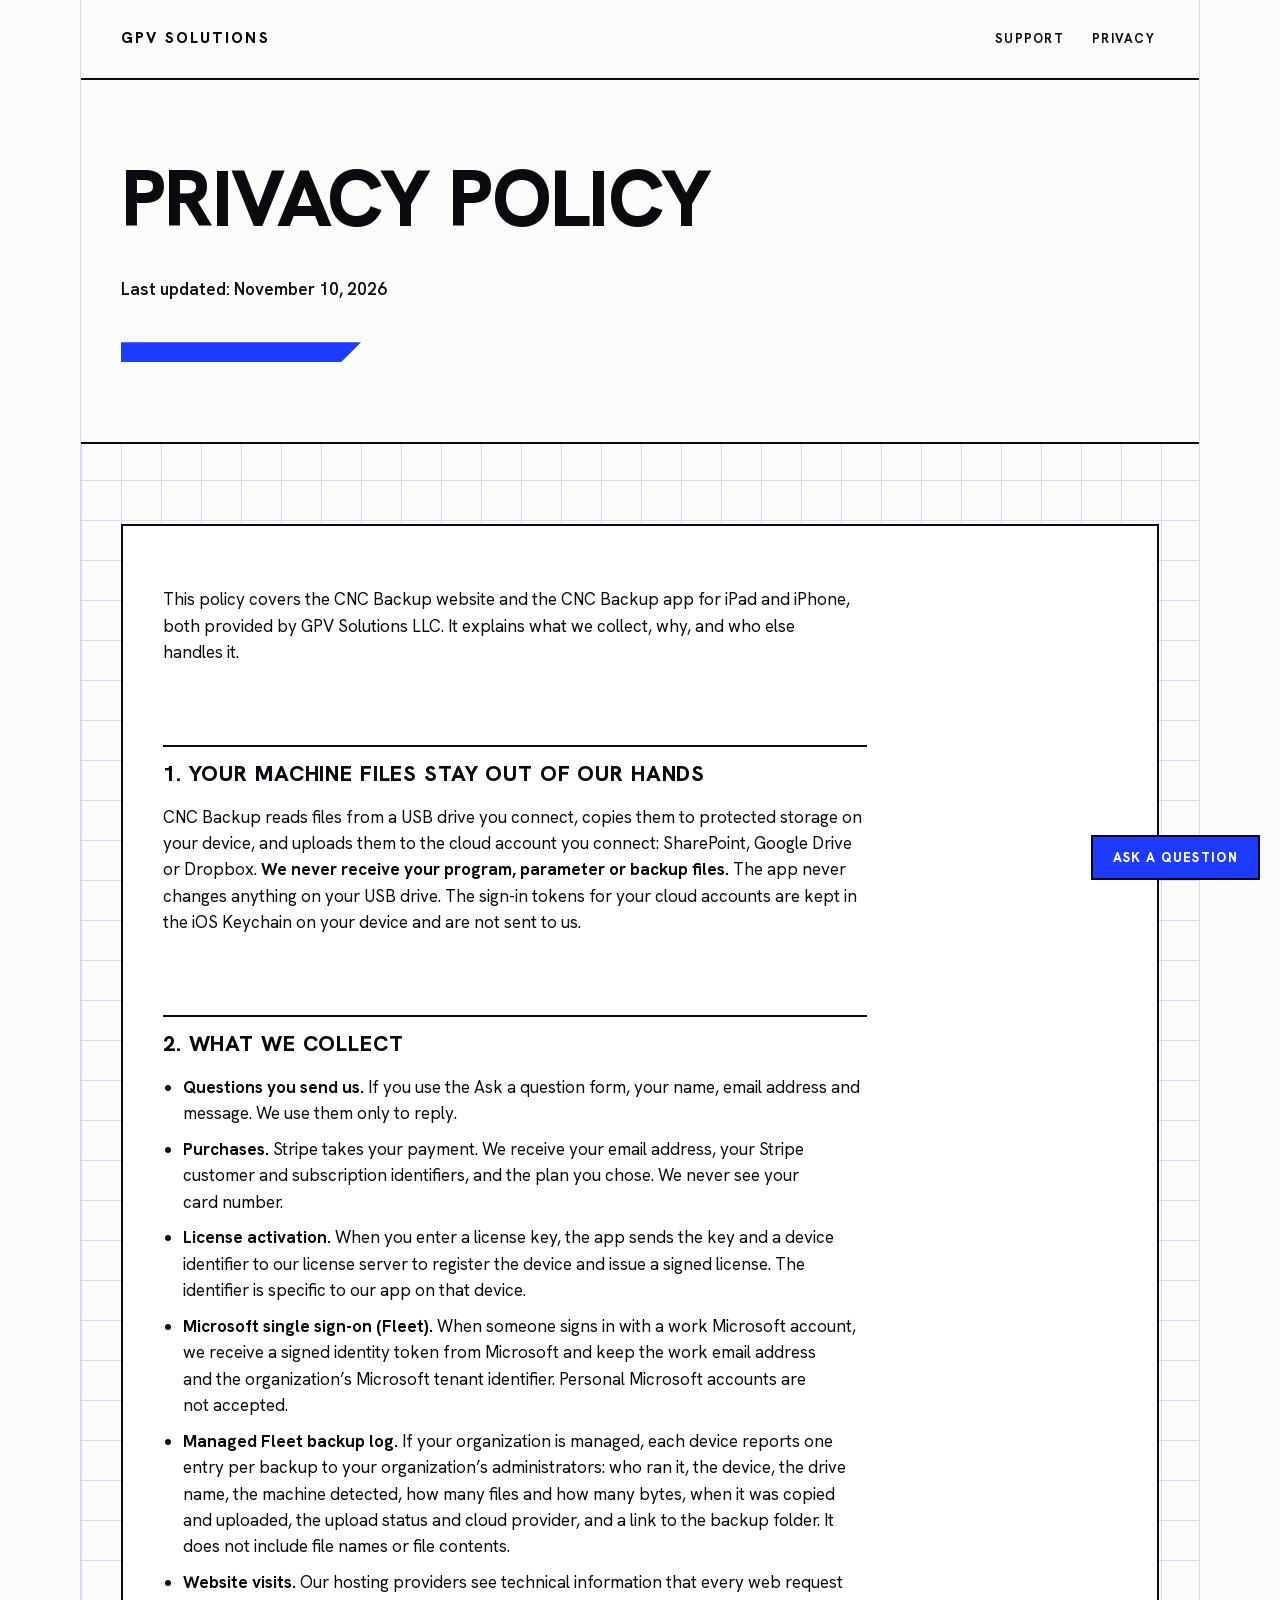
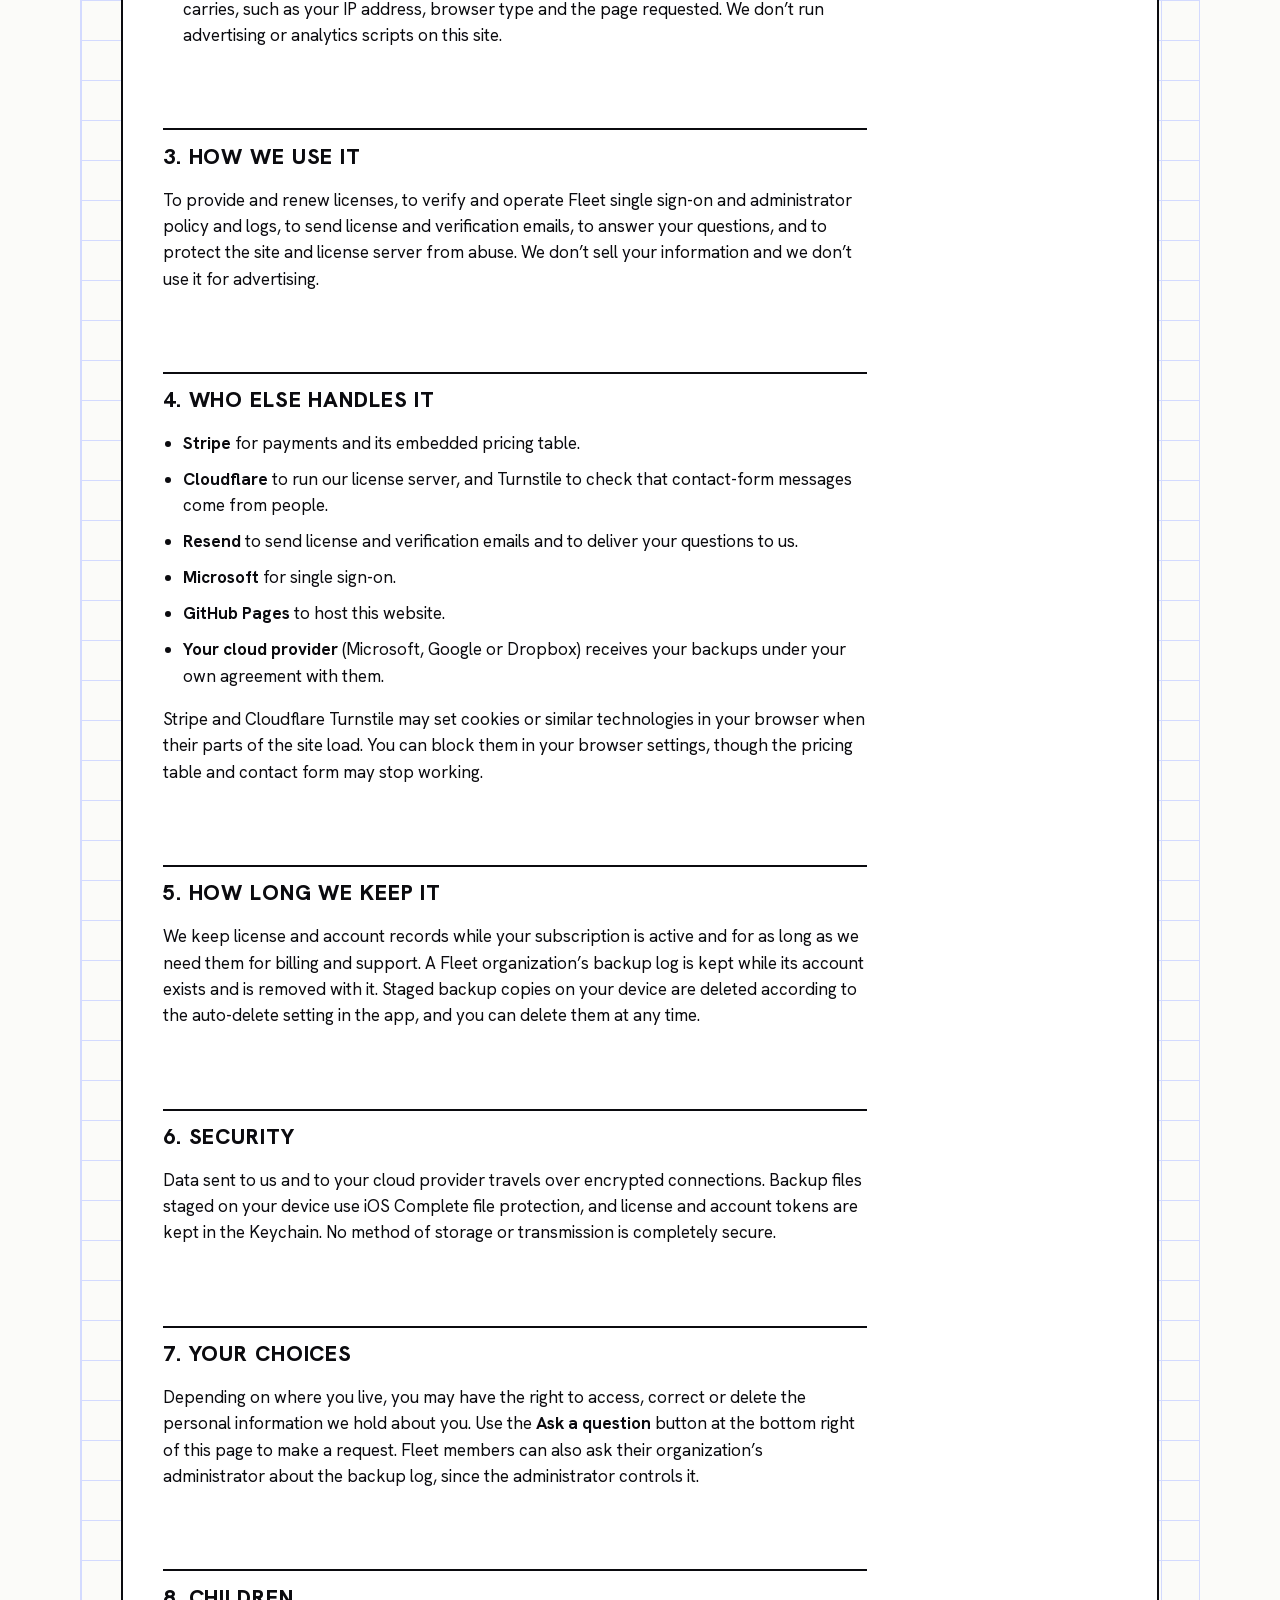
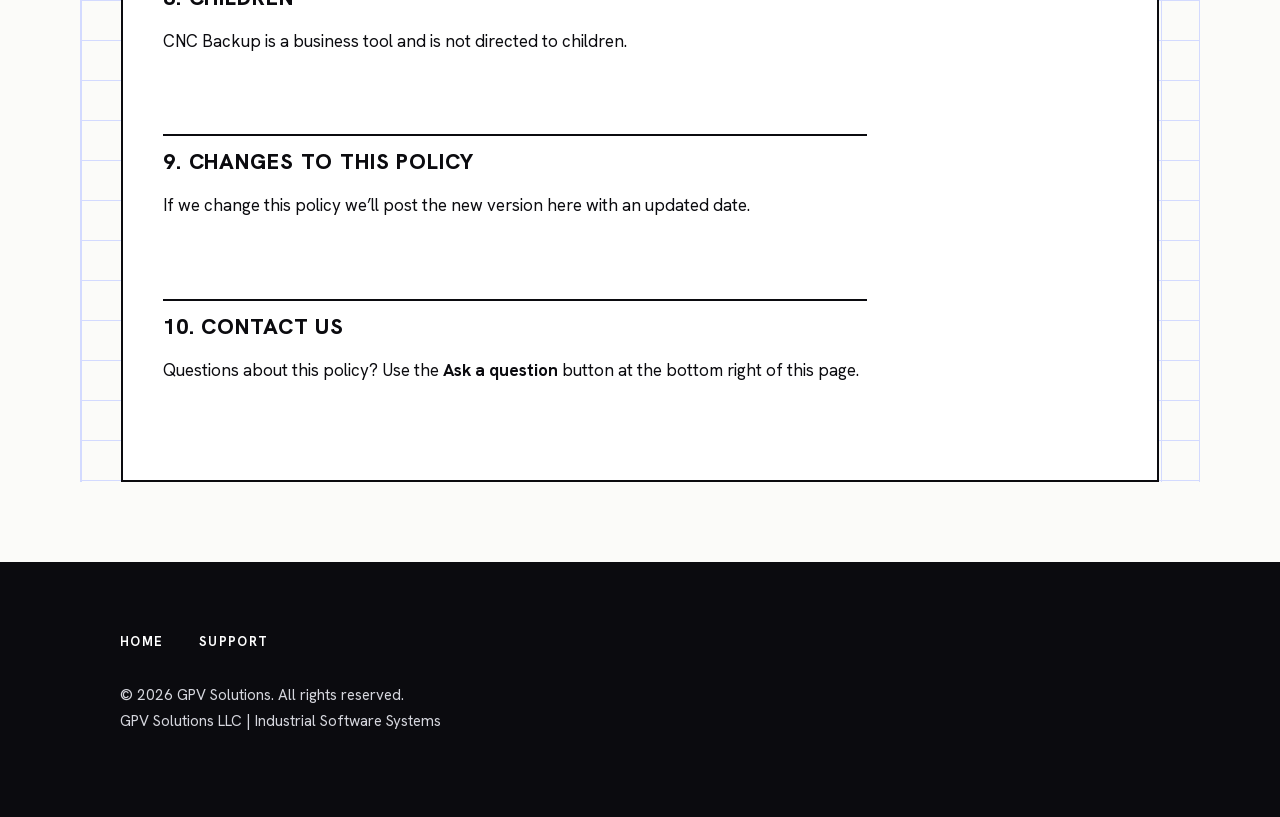
==== commit f4b11ec6: "Crouwel" ====
--- a/privacy.html
+++ b/privacy.html
@@ -4,27 +4,25 @@
     <meta charset="UTF-8">
     <meta name="viewport" content="width=device-width, initial-scale=1.0">
     <title>Privacy Policy | CNC Backup</title>
-    <link rel="preload" href="fonts/BarlowCondensed-800.woff2" as="font" type="font/woff2" crossorigin>
+    <link rel="preload" href="fonts/HankenGrotesk.woff2" as="font" type="font/woff2" crossorigin>
     <link rel="stylesheet" href="site.css">
+    <script>try{if(localStorage.getItem("grid")==="off")document.documentElement.dataset.grid="off"}catch(e){}</script>
 </head>
 <body>
-    <div class="topbar">
-        <div class="topbar-inner">
+    <div class="sheet">
+        <div class="masthead">
             <a class="wordmark" href="index.html">GPV Solutions</a>
             <nav aria-label="Site">
                 <a href="support.html">Support</a>
                 <a href="privacy.html">Privacy</a>
             </nav>
         </div>
-    </div>
-    <header class="page-title">
-        <div class="page-title-inner">
+        <header class="page-title">
             <h1>Privacy Policy</h1>
             <p>Last updated: November 10, 2026</p>
-        </div>
-    </header>
-    <div class="hazard" aria-hidden="true"></div>
-    <main class="doc">
+            <span class="bar" aria-hidden="true"></span>
+        </header>
+        <main>
         <div class="doc-body">
         <p>This policy covers the CNC Backup website and the CNC Backup app for iPad and iPhone, both provided by GPV Solutions LLC. It explains what we collect, why, and who else handles it.</p>
 
@@ -75,9 +73,10 @@
 
     
         </div>
-    </main>
+        </main>
+    </div>
     <footer class="site-foot">
-        <div class="site-foot-inner">
+        <div class="foot-in">
             <nav aria-label="Footer"><a href="index.html">Home</a><a href="support.html">Support</a></nav>
             <p>&copy; 2026 GPV Solutions. All rights reserved.</p>
             <p>GPV Solutions LLC | Industrial Software Systems</p>
--- a/site.css
+++ b/site.css
@@ -1,266 +1,222 @@
-/* CNC Backup site: shop-floor safety signage. See DESIGN.md. */
-
-@font-face { font-family: "Barlow Condensed"; font-weight: 600; font-display: swap; src: url("fonts/BarlowCondensed-600.woff2") format("woff2"); }
-@font-face { font-family: "Barlow Condensed"; font-weight: 700; font-display: swap; src: url("fonts/BarlowCondensed-700.woff2") format("woff2"); }
-@font-face { font-family: "Barlow Condensed"; font-weight: 800; font-display: swap; src: url("fonts/BarlowCondensed-800.woff2") format("woff2"); }
-@font-face { font-family: "Barlow"; font-weight: 400; font-display: swap; src: url("fonts/Barlow-400.woff2") format("woff2"); }
-@font-face { font-family: "Barlow"; font-weight: 500; font-display: swap; src: url("fonts/Barlow-500.woff2") format("woff2"); }
-@font-face { font-family: "Barlow"; font-weight: 600; font-display: swap; src: url("fonts/Barlow-600.woff2") format("woff2"); }
+/* CNC Backup site: Crouwel-style construction grid. Every edge sits on a cell. */
+
+@font-face {
+    font-family: "Hanken Grotesk"; font-weight: 400 800; font-display: swap;
+    src: url("fonts/HankenGrotesk.woff2") format("woff2");
+}
 
 :root {
-    --yellow: #FFD100;
-    --ink: #111111;
+    --u: 24px;
+    --ink: #0B0B0F;
+    --paper: #FBFBF9;
     --white: #FFFFFF;
-    --notice: #0B5CAD;
-    --notice-wash: #E6EFF9;
-    --concrete: #E2E2DC;
-    --muted: #4A4A44;
-    --display: "Barlow Condensed", "Arial Narrow", sans-serif;
-    --text: "Barlow", system-ui, -apple-system, "Segoe UI", sans-serif;
-    --edge: 3px solid var(--ink);
-}
+    --cobalt: #1D3BFF;
+    --wash: #EEF1FF;
+    --grid: #D3DAFF;
+    --muted: #4B4F5C;
+    --sans: "Hanken Grotesk", "Helvetica Neue", Helvetica, Arial, sans-serif;
+}
+@media (min-width: 700px)  { :root { --u: 28px; } }
+@media (min-width: 900px)  { :root { --u: 32px; } }
+@media (min-width: 1100px) { :root { --u: 36px; } }
+@media (min-width: 1240px) { :root { --u: 40px; } }
 
 * { box-sizing: border-box; }
-
-html { scroll-behavior: smooth; scroll-padding-top: 1rem; }
-
-body {
-    margin: 0;
-    background: var(--concrete);
-    color: var(--ink);
-    font: 400 1.0625rem/1.6 var(--text);
-}
-
-a { color: var(--notice); text-underline-offset: 0.18em; }
+html { scroll-behavior: smooth; scroll-padding-top: calc(var(--u) * 2); }
+body { margin: 0; background: var(--paper); color: var(--ink); font: 400 1.0625rem/1.55 var(--sans); }
+
+a { color: var(--cobalt); text-underline-offset: 0.2em; text-decoration-thickness: 2px; }
 a:hover { color: var(--ink); }
-:focus-visible { outline: 3px solid var(--notice); outline-offset: 3px; }
-
-.sr-only {
-    position: absolute; width: 1px; height: 1px; overflow: hidden;
-    clip: rect(0 0 0 0); white-space: nowrap;
-}
-
-/* ---------- Top bar ---------- */
-.topbar { background: var(--ink); }
-.topbar-inner {
-    max-width: 1120px; margin: 0 auto; padding: 0.75rem 1.5rem;
-    display: flex; align-items: center; justify-content: space-between; gap: 1rem;
-}
-.wordmark {
-    font: 800 1.5rem/1 var(--display); letter-spacing: 0.06em; text-transform: uppercase;
-    color: var(--yellow); text-decoration: none;
-}
-.topbar nav { display: flex; gap: 0.25rem; }
-.topbar nav a {
-    font: 700 1.05rem/1 var(--display); letter-spacing: 0.08em; text-transform: uppercase;
-    color: var(--white); text-decoration: none; padding: 0.75rem 0.75rem;
-}
-.topbar nav a:hover { color: var(--yellow); }
-.topbar :focus-visible, .site-foot :focus-visible, .hero :focus-visible { outline-color: var(--ink); }
-.topbar :focus-visible, .site-foot :focus-visible { outline-color: var(--yellow); }
-
-.hazard {
-    height: 16px;
-    background: repeating-linear-gradient(-45deg, var(--ink) 0 16px, var(--yellow) 16px 32px);
-}
-
-/* ---------- Hero ---------- */
-.hero { background: var(--yellow); }
-.hero-inner {
-    max-width: 1120px; margin: 0 auto; padding: 4rem 1.5rem 4.5rem;
-    display: grid; grid-template-columns: minmax(0, 1.1fr) minmax(0, 0.9fr); gap: 3.5rem; align-items: start;
-}
-.hero h1 {
-    margin: 0; font: 800 clamp(3.5rem, 9vw, 6rem)/0.9 var(--display);
-    letter-spacing: -0.01em; text-transform: uppercase; text-wrap: balance;
-}
-.hero p.lede { margin: 1.75rem 0 0; max-width: 34rem; font-size: 1.25rem; line-height: 1.5; text-wrap: pretty; }
-.hero-actions { display: flex; flex-wrap: wrap; align-items: center; gap: 1rem 2rem; margin-top: 2.25rem; }
+:focus-visible { outline: 3px solid var(--cobalt); outline-offset: 3px; }
+.sr-only { position: absolute; width: 1px; height: 1px; overflow: hidden; clip: rect(0 0 0 0); white-space: nowrap; }
+
+/* ---------- The sheet: the visible construction grid ---------- */
+.sheet {
+    width: min(round(down, 100%, var(--u)), calc(var(--u) * 28));
+    margin: 0 auto;
+    background-image:
+        linear-gradient(var(--grid) 1px, transparent 1px),
+        linear-gradient(90deg, var(--grid) 1px, transparent 1px);
+    background-size: var(--u) var(--u);
+    border-left: 1px solid var(--grid); border-right: 1px solid var(--grid);
+    padding-inline: var(--u);
+}
+@supports not (width: round(down, 100%, 1px)) { .sheet { width: min(100%, calc(var(--u) * 28)); } }
+html[data-grid="off"] .sheet { background-image: none; border-color: transparent; }
+
+.grid-toggle {
+    display: inline-flex; align-items: center; gap: 0.6em; min-height: 44px; padding: 0 0.9em;
+    background: transparent; color: var(--ink); border: 2px solid var(--ink); border-radius: 0;
+    font: 700 0.8rem/1 var(--sans); letter-spacing: 0.1em; text-transform: uppercase; cursor: pointer;
+}
+.grid-toggle:hover { background: var(--ink); color: var(--white); }
+.grid-toggle svg { width: 16px; height: 16px; stroke: currentColor; fill: none; stroke-width: 2; stroke-linecap: square; }
+.grid-toggle[aria-pressed="false"] svg path.v { display: none; }
+.grid-toggle[aria-pressed="false"] { background: var(--ink); color: var(--white); }
+
+/* ---------- Header row ---------- */
+.masthead { height: calc(var(--u) * 2); display: flex; align-items: center; justify-content: space-between; gap: 1rem; border-bottom: 2px solid var(--ink); background: var(--paper); margin-inline: calc(var(--u) * -1); padding-inline: var(--u); }
+.wordmark { font: 800 0.95rem/1 var(--sans); letter-spacing: 0.14em; text-transform: uppercase; color: var(--ink); text-decoration: none; }
+.masthead nav { display: flex; align-items: center; gap: calc(var(--u) * 0.5); }
+.masthead nav a { font: 700 0.8rem/1 var(--sans); letter-spacing: 0.1em; text-transform: uppercase; color: var(--ink); text-decoration: none; padding: 0.9rem 0.25rem; }
+.masthead nav a:hover { color: var(--cobalt); text-decoration: underline; text-decoration-thickness: 2px; }
+
+/* ---------- Hero: letters built from the grid ---------- */
+.hero { padding-block: calc(var(--u) * 2) calc(var(--u) * 2); }
+.word { display: flex; flex-wrap: wrap; gap: var(--u); margin: 0 0 var(--u); }
+.glyph { flex: none; width: calc(var(--u) * 5); height: calc(var(--u) * 7); overflow: visible; }
+.glyph path {
+    fill: none; stroke: var(--ink); stroke-width: 1.3; stroke-linecap: square; stroke-linejoin: miter; stroke-miterlimit: 4;
+    stroke-dasharray: 1 1; stroke-dashoffset: 0;
+    animation: draw 900ms cubic-bezier(0.16, 1, 0.3, 1) both;
+    animation-delay: calc(var(--i, 0) * 110ms);
+}
+@keyframes draw { 0% { stroke-dashoffset: 1; opacity: 0; } 6% { opacity: 1; } 100% { stroke-dashoffset: 0; opacity: 1; } }
+
+.row2 .word { margin: 0; flex: none; }
+.row2 { display: flex; flex-wrap: wrap; gap: var(--u); align-items: stretch; }
+.plane {
+    flex: 1 1 calc(var(--u) * 12); min-height: calc(var(--u) * 7);
+    background: var(--cobalt); color: var(--white);
+    clip-path: polygon(calc(var(--u) * 3) 0, 100% 0, 100% 100%, 0 100%, 0 calc(var(--u) * 3));
+    padding: calc(var(--u) * 3.5) var(--u) var(--u);
+    display: flex; flex-direction: column; justify-content: flex-end; gap: calc(var(--u) * 0.5);
+}
+.plane .btn { margin-top: calc(var(--u) * 0.5); }
+.plane-name { font: 800 clamp(2rem, calc(var(--u) * 1.8), 4rem)/0.95 var(--sans); letter-spacing: -0.02em; text-transform: uppercase; }
+.plane p { margin: 0; font: 700 clamp(1.4rem, calc(var(--u) * 0.95), 2.4rem)/1.05 var(--sans); letter-spacing: -0.01em; text-transform: uppercase; text-wrap: balance; }
 
 .btn {
-    display: inline-flex; align-items: center; gap: 0.75rem; min-height: 56px; padding: 0.9rem 1.5rem 0.9rem 1.75rem;
-    background: var(--ink); color: var(--yellow); border: 0; border-radius: 3px;
-    font: 800 1.5rem/1 var(--display); letter-spacing: 0.06em; text-transform: uppercase; text-decoration: none;
-    box-shadow: 0 6px 14px rgba(17, 17, 17, 0.28);
-    transition: transform 160ms cubic-bezier(0.16, 1, 0.3, 1), box-shadow 160ms cubic-bezier(0.16, 1, 0.3, 1);
-}
-.btn:hover { color: var(--white); transform: translateY(-2px); box-shadow: 0 10px 20px rgba(17, 17, 17, 0.3); }
-.btn:active { transform: translateY(1px); box-shadow: 0 2px 6px rgba(17, 17, 17, 0.3); }
-.btn svg { width: 1.25rem; height: 1.25rem; stroke: currentColor; fill: none; stroke-width: 3; stroke-linecap: square; }
-.text-link {
-    font: 700 1.25rem/1 var(--display); letter-spacing: 0.06em; text-transform: uppercase;
-    color: var(--ink); text-decoration-thickness: 3px; padding: 1rem 0;
-}
-.text-link:hover { color: var(--ink); text-decoration-color: var(--white); }
-
-/* The hanging tag */
-.tag {
-    position: relative; background: var(--white); border: var(--edge); border-radius: 14px;
-    box-shadow: 0 18px 32px rgba(17, 17, 17, 0.25); margin-top: 18px;
-    transform-origin: 50% 0;
-    animation: tag-settle 1100ms cubic-bezier(0.16, 1, 0.3, 1) both;
-}
-.tag::before {
-    content: ""; position: absolute; top: -18px; left: 50%; width: 36px; height: 36px; margin-left: -18px;
-    border: var(--edge); border-radius: 50%; background: var(--yellow); z-index: 1;
-}
-.tag-head {
-    background: var(--notice); color: var(--white); text-align: center;
-    padding: 1.7rem 1rem 0.5rem; border-radius: 10px 10px 0 0;
-    font: 800 2.25rem/1 var(--display); letter-spacing: 0.14em; text-transform: uppercase;
-}
-.tag-title {
-    margin: 0; padding: 1rem 1.5rem 0.25rem;
-    font: 800 1.6rem/1.1 var(--display); letter-spacing: 0.04em; text-transform: uppercase;
-}
-.steps { list-style: none; margin: 0; padding: 0 1.5rem; }
-.steps li { display: grid; grid-template-columns: 64px 1fr; gap: 1rem; align-items: center; padding: 1rem 0; border-top: 2px solid var(--ink); }
-.steps li:first-child { border-top: 0; }
-.pict {
-    display: grid; place-items: center; width: 64px; height: 64px; border: 3px solid var(--ink); border-radius: 6px; background: var(--yellow);
-}
-.pict svg { width: 40px; height: 40px; fill: none; stroke: var(--ink); stroke-width: 2.2; stroke-linecap: round; stroke-linejoin: round; }
-.steps strong { display: block; font: 800 1.35rem/1.1 var(--display); letter-spacing: 0.05em; text-transform: uppercase; }
-.steps span { display: block; font-size: 0.975rem; line-height: 1.4; color: var(--muted); margin-top: 0.15rem; }
-.tag-foot {
-    margin: 0; padding: 0.9rem 1.5rem 1.1rem; box-shadow: inset 0 3px 0 var(--ink); background: var(--concrete); border-radius: 0 0 10px 10px;
-    font: 700 1.05rem/1.25 var(--display); letter-spacing: 0.06em; text-transform: uppercase; text-wrap: balance;
-}
-
-@keyframes tag-settle {
-    0% { transform: rotate(7deg); }
-    28% { transform: rotate(-4deg); }
-    52% { transform: rotate(2.2deg); }
-    76% { transform: rotate(-0.9deg); }
-    100% { transform: rotate(0); }
-}
-
-/* ---------- Page body ---------- */
-.wrap { max-width: 1120px; margin: 0 auto; padding: 4rem 1.5rem 1rem; }
-.sign { background: var(--white); border: var(--edge); margin-bottom: 4rem; }
-.sign > h2, .band {
-    margin: 0; background: var(--ink); color: var(--yellow); padding: 0.7rem 1.5rem 0.55rem;
-    font: 800 2rem/1.05 var(--display); letter-spacing: 0.1em; text-transform: uppercase;
-}
-.sign-body { padding: 1.5rem; }
-.sign-body > p:first-child { margin-top: 0; }
-.sign-body > p:last-child { margin-bottom: 0; }
-
-/* ---------- Plan comparison ---------- */
+    align-self: flex-start; display: inline-flex; align-items: center; gap: 0.8rem; min-height: calc(var(--u) * 2); padding: 0 var(--u);
+    background: var(--white); color: var(--ink); border: 0; border-radius: 0; text-decoration: none;
+    font: 800 0.95rem/1 var(--sans); letter-spacing: 0.1em; text-transform: uppercase;
+    transition: background 140ms cubic-bezier(0.16, 1, 0.3, 1), color 140ms cubic-bezier(0.16, 1, 0.3, 1);
+}
+.btn:hover { background: var(--ink); color: var(--white); }
+.btn svg { width: 18px; height: 18px; stroke: currentColor; fill: none; stroke-width: 3; stroke-linecap: square; }
+.plane .btn:focus-visible { outline-color: var(--white); }
+
+.intro { display: flex; flex-wrap: wrap; align-items: center; gap: var(--u); margin-top: calc(var(--u) * 2); padding: var(--u) 0; background: var(--paper); border-block: 2px solid var(--ink); }
+.intro p { flex: 1 1 calc(var(--u) * 14); max-width: calc(var(--u) * 17); margin: 0; font-size: 1.25rem; line-height: 1.5; text-wrap: pretty; }
+.intro a { flex: 0 0 calc(var(--u) * 6); font: 800 0.95rem/1 var(--sans); letter-spacing: 0.1em; text-transform: uppercase; color: var(--ink); }
+
+/* ---------- Steps ---------- */
+.steps { list-style: none; margin: 0 0 calc(var(--u) * 2); padding: 0; display: grid; grid-template-columns: repeat(3, minmax(0, 1fr)); gap: var(--u); }
+.steps li { background: var(--paper); border-top: 2px solid var(--ink); padding: var(--u) 0 0; }
+.num { display: block; width: calc(var(--u) * 2.5); height: calc(var(--u) * 3.5); margin-bottom: var(--u); overflow: visible; fill: none; stroke: var(--cobalt); stroke-width: 1.3; stroke-linecap: square; stroke-linejoin: miter; }
+.steps strong { display: block; font: 800 1.05rem/1.15 var(--sans); letter-spacing: 0.06em; text-transform: uppercase; }
+.steps span { display: block; margin-top: 0.4rem; font-size: 0.95rem; line-height: 1.45; color: var(--muted); }
+
+/* ---------- Panels ---------- */
+.panel { background: var(--white); border: 2px solid var(--ink); margin-bottom: calc(var(--u) * 2); }
+.panel > h2, .panel-title {
+    margin: 0; min-height: calc(var(--u) * 2); display: flex; align-items: center; padding: 0 var(--u);
+    font: 800 1.15rem/1 var(--sans); letter-spacing: 0.12em; text-transform: uppercase; border-bottom: 2px solid var(--ink);
+}
+.panel > h2 { position: relative; }
+.panel > h2::after { content: ""; position: absolute; right: -2px; top: -2px; bottom: 0; width: calc(var(--u) * 3); background: var(--cobalt); clip-path: polygon(calc(var(--u) * 2) 0, 100% 0, 100% 100%, 0 100%); }
+.panel-body { padding: var(--u); }
+.panel-body > :first-child { margin-top: 0; }
+.panel-body > :last-child { margin-bottom: 0; }
+
+.includes { padding: var(--u); border-bottom: 2px solid var(--ink); }
+.includes h3 { margin: 0 0 var(--u); font: 800 1rem/1.1 var(--sans); letter-spacing: 0.1em; text-transform: uppercase; }
+.includes ul { list-style: none; margin: 0; padding: 0; display: grid; grid-template-columns: repeat(2, minmax(0, 1fr)); gap: var(--u) calc(var(--u) * 2); }
+.includes li { position: relative; padding-left: calc(var(--u) * 1.5); }
+.includes li::before {
+    content: ""; position: absolute; left: 0; top: 0.12rem; width: 1.15rem; height: 1.15rem; background: var(--ink)
+        url("data:image/svg+xml,%3Csvg xmlns='http://www.w3.org/2000/svg' viewBox='0 0 24 24'%3E%3Cpath d='M5.5 12.5l4.2 4.2L18.5 7.8' fill='none' stroke='%23FFFFFF' stroke-width='3' stroke-linecap='square'/%3E%3C/svg%3E") center / 100% no-repeat;
+}
+.includes strong { display: block; font-weight: 700; line-height: 1.3; }
+.includes span { display: block; margin-top: 0.2rem; font-size: 0.95rem; line-height: 1.45; color: var(--muted); }
+
+/* ---------- Plan table ---------- */
 .plans-table { width: 100%; border-collapse: collapse; table-layout: fixed; }
-.plans-table th, .plans-table td { padding: 1rem 1.25rem; text-align: left; vertical-align: top; border-top: 2px solid var(--ink); }
-.plans-table thead th, .plans-table thead td { border-top: 0; }
-.plans-table thead th {
-    font: 800 2rem/1 var(--display); letter-spacing: 0.1em; text-transform: uppercase; padding: 0.9rem 1.25rem 0.7rem;
-    background: var(--yellow); color: var(--ink); border-bottom: 3px solid var(--ink);
-}
-.plans-table thead th.fleet { background: var(--notice); color: var(--white); }
-.plans-table tbody th { width: 34%; font: 600 1.0625rem/1.35 var(--text); }
-.plans-table small { display: block; margin-top: 0.2rem; font: 400 0.95rem/1.4 var(--text); color: var(--muted); }
-.plans-table td.fleet { background: var(--notice-wash); box-shadow: inset 3px 0 0 var(--ink); }
-.plans-table thead th.fleet { box-shadow: inset 3px 0 0 var(--ink); }
+.plans-table th, .plans-table td { padding: calc(var(--u) * 0.5) var(--u); text-align: left; vertical-align: top; border-top: 2px solid var(--ink); }
+.plans-table thead th, .plans-table thead td { border-top: 0; border-bottom: 2px solid var(--ink); }
+.plans-table thead th { min-height: calc(var(--u) * 2); height: calc(var(--u) * 2); padding-block: 0; vertical-align: middle; font: 800 1.15rem/1 var(--sans); letter-spacing: 0.12em; text-transform: uppercase; border-bottom: 2px solid var(--ink); }
+.plans-table thead th.fleet { background: var(--cobalt); color: var(--white); border-left: 2px solid var(--ink); }
+.plans-table tbody th { width: 34%; font-weight: 700; line-height: 1.3; }
+.plans-table small { display: block; margin-top: 0.2rem; font: 400 0.95rem/1.45 var(--sans); color: var(--muted); }
 .plans-table td { font-weight: 500; }
-.plans-table .yes, .plans-table .no { display: inline-flex; align-items: center; gap: 0.6rem; font-weight: 600; }
+.plans-table td.fleet { background: var(--wash); border-left: 2px solid var(--ink); }
+.plans-table .yes, .plans-table .no { display: inline-flex; align-items: center; gap: 0.6rem; font-weight: 700; }
 .plans-table .no { color: var(--muted); font-weight: 500; }
-.mark { flex: none; width: 1.6rem; height: 1.6rem; --mk-bg: var(--ink); --mk-fg: var(--yellow); }
-td.fleet .mark { --mk-bg: var(--notice); --mk-fg: var(--white); }
+.mark { flex: none; width: 1.3rem; height: 1.3rem; --mk-bg: var(--ink); --mk-fg: var(--white); }
+td.fleet .mark { --mk-bg: var(--cobalt); }
 .mark.off { --mk-fg: var(--muted); }
-.table-note { margin: 1.25rem 1.5rem 1.5rem; font-weight: 500; }
-
-/* ---------- Plan picker, support block ---------- */
-.stripe-slot { background: var(--white); padding: 1.5rem; }
+.table-note { margin: 0; padding: var(--u); border-top: 2px solid var(--ink); font-weight: 500; }
+
+.stripe-slot { padding: var(--u); }
 stripe-pricing-table { display: block; min-height: 12rem; }
-.hours dl { margin: 0; display: grid; grid-template-columns: max-content 1fr; gap: 0.35rem 1.5rem; }
-.hours dt { font: 700 1.2rem/1.5 var(--display); letter-spacing: 0.06em; text-transform: uppercase; }
+.hours dl { margin: 0 0 1rem; display: grid; grid-template-columns: max-content 1fr; gap: 0.3rem calc(var(--u)); }
+.hours dt { font: 800 0.8rem/1.9 var(--sans); letter-spacing: 0.12em; text-transform: uppercase; }
 .hours dd { margin: 0; }
 
 /* ---------- Footer ---------- */
-.site-foot { background: var(--ink); color: #D8D8D2; margin-top: 2rem; }
-.site-foot-inner { max-width: 1120px; margin: 0 auto; padding: 2.5rem 1.5rem 3rem; }
-.site-foot nav { display: flex; gap: 0.5rem; margin: 0 -0.75rem 1rem; }
-.site-foot nav a {
-    font: 700 1.15rem/1 var(--display); letter-spacing: 0.08em; text-transform: uppercase;
-    color: var(--yellow); text-decoration: none; padding: 0.75rem;
-}
-.site-foot nav a:hover { color: var(--white); }
+.site-foot { background: var(--ink); color: #D5D6DD; margin-top: calc(var(--u) * 2); }
+.site-foot .foot-in { width: min(round(down, 100%, var(--u)), calc(var(--u) * 28)); margin: 0 auto; padding: calc(var(--u) * 1.5) var(--u) calc(var(--u) * 2); }
+@supports not (width: round(down, 100%, 1px)) { .site-foot .foot-in { width: min(100%, calc(var(--u) * 28)); } }
+.site-foot nav { display: flex; gap: calc(var(--u) * 0.5); margin: 0 -0.5rem calc(var(--u) * 0.5); }
+.site-foot nav a { font: 700 0.8rem/1 var(--sans); letter-spacing: 0.1em; text-transform: uppercase; color: var(--white); text-decoration: none; padding: 0.9rem 0.5rem; }
+.site-foot nav a:hover { color: #9FB0FF; }
+.site-foot :focus-visible { outline-color: var(--white); }
 .site-foot p { margin: 0.2rem 0; font-size: 0.95rem; }
 
-/* ---------- Document pages (support, privacy) ---------- */
-.page-title { background: var(--yellow); }
-.page-title-inner { max-width: 1120px; margin: 0 auto; padding: 3rem 1.5rem 3.25rem; }
-.page-title h1 { margin: 0; font: 800 clamp(3rem, 8vw, 5rem)/0.92 var(--display); text-transform: uppercase; }
-.page-title p { margin: 1rem 0 0; font-weight: 600; }
-
-.doc { max-width: 1120px; margin: 0 auto; padding: 3rem 1.5rem 0; }
-.doc-body { background: var(--white); border: var(--edge); padding: 2.5rem 2rem 3rem; }
-.doc-body > * { max-width: 44rem; margin-left: auto; margin-right: auto; }
-.doc-body h2 {
-    margin-top: 3rem; margin-bottom: 0.75rem; padding-top: 0.9rem; border-top: 6px solid var(--ink);
-    font: 800 1.9rem/1.1 var(--display); letter-spacing: 0.05em; text-transform: uppercase; text-wrap: balance;
-}
-.doc-body > :first-child, .doc-body > h2:first-child { margin-top: 0; }
+/* ---------- Document pages ---------- */
+.page-title { padding: calc(var(--u) * 2) var(--u); margin-inline: calc(var(--u) * -1); background: var(--paper); border-bottom: 2px solid var(--ink); margin-bottom: calc(var(--u) * 2); }
+.page-title h1 { margin: 0; font: 800 clamp(2.4rem, calc(var(--u) * 2.4), 5rem)/0.95 var(--sans); letter-spacing: -0.02em; text-transform: uppercase; text-wrap: balance; }
+.page-title p { margin: var(--u) 0 0; font-weight: 600; }
+.page-title .bar { display: block; width: calc(var(--u) * 6); height: calc(var(--u) * 0.5); background: var(--cobalt); margin-top: var(--u); clip-path: polygon(0 0, 100% 0, calc(100% - var(--u) * 0.5) 100%, 0 100%); }
+
+.doc-body { background: var(--white); border: 2px solid var(--ink); padding: calc(var(--u) * 1.5) var(--u) calc(var(--u) * 2); margin-bottom: calc(var(--u) * 2); }
+.doc-body > * { max-width: 44rem; }
+.doc-body h2 { margin: calc(var(--u) * 2) 0 0.75rem; padding-top: 0.9rem; border-top: 2px solid var(--ink); font: 800 1.35rem/1.15 var(--sans); letter-spacing: 0.04em; text-transform: uppercase; text-wrap: balance; }
+.doc-body > :first-child { margin-top: 0; }
 .doc-body p, .doc-body li { text-wrap: pretty; }
 .doc-body ul { padding-left: 1.25rem; }
 .doc-body li { margin-bottom: 0.6rem; }
-.doc-body code { font: 500 0.95em ui-monospace, "SF Mono", Menlo, monospace; background: var(--concrete); padding: 0.1em 0.35em; }
-.callout { border: var(--edge); background: var(--notice-wash); padding: 1rem 1.5rem; margin-top: 1.5rem; margin-bottom: 1.5rem; }
-.callout p { margin: 0.4rem 0; }
-
-details { border: 2px solid var(--ink); margin-bottom: 0.6rem; background: var(--white); }
-summary {
-    list-style: none; cursor: pointer; padding: 0.9rem 3.5rem 0.9rem 1.1rem; position: relative; font-weight: 600; line-height: 1.35;
-}
+.doc-body code { font: 500 0.92em ui-monospace, "SF Mono", Menlo, monospace; background: var(--wash); padding: 0.1em 0.35em; }
+.callout { border: 2px solid var(--ink); background: var(--wash); padding: 0.5rem var(--u); margin: var(--u) 0; }
+.callout p { margin: 0.7rem 0; }
+
+details { border: 2px solid var(--ink); margin-bottom: 0.5rem; background: var(--white); }
+summary { list-style: none; cursor: pointer; padding: 0.9rem 3.5rem 0.9rem 1rem; position: relative; font-weight: 700; line-height: 1.35; }
 summary::-webkit-details-marker { display: none; }
 summary::after {
-    content: ""; position: absolute; right: 1rem; top: 50%; width: 1.5rem; height: 1.5rem; margin-top: -0.75rem; background:
-        linear-gradient(var(--yellow), var(--yellow)) center / 12px 3px no-repeat,
-        linear-gradient(var(--yellow), var(--yellow)) center / 3px 12px no-repeat,
-        var(--ink);
-}
-details[open] > summary::after { background: linear-gradient(var(--yellow), var(--yellow)) center / 12px 3px no-repeat, var(--ink); }
-summary:hover, details[open] > summary { background: var(--yellow); }
-details > p { margin: 0; padding: 1rem 1.1rem 1.2rem; border-top: 2px solid var(--ink); }
+    content: ""; position: absolute; right: 1rem; top: 50%; width: 1.4rem; height: 1.4rem; margin-top: -0.7rem;
+    background: linear-gradient(var(--white), var(--white)) center / 12px 2px no-repeat, linear-gradient(var(--white), var(--white)) center / 2px 12px no-repeat, var(--ink);
+}
+details[open] > summary::after { background: linear-gradient(var(--white), var(--white)) center / 12px 2px no-repeat, var(--cobalt); }
+summary:hover, details[open] > summary { background: var(--wash); }
+details > p { margin: 0; padding: 1rem 1rem 1.2rem; border-top: 2px solid var(--ink); }
 
 /* ---------- Small screens ---------- */
-@media (max-width: 860px) {
-    .hero-inner { grid-template-columns: minmax(0, 1fr); gap: 3rem; padding: 2.5rem 1.25rem 3.5rem; }
-    .tag { max-width: 30rem; }
-}
-
 @media (max-width: 640px) {
-    .topbar-inner { padding: 0.25rem 1rem; }
-    .wordmark { font-size: 1.25rem; }
-    .topbar nav a { padding: 0.9rem 0.5rem; font-size: 1rem; }
-    .wrap, .doc { padding-left: 1rem; padding-right: 1rem; }
-    .wrap { padding-top: 2.5rem; }
-    .sign { margin-bottom: 2.5rem; }
-    .sign > h2, .band { padding: 0.6rem 1rem 0.45rem; font-size: 1.5rem; }
-    .sign-body, .stripe-slot { padding: 1rem; }
-    .btn { width: 100%; justify-content: space-between; }
-    .hero p.lede { font-size: 1.125rem; }
-    .doc-body { padding: 1.5rem 1.1rem 2rem; }
-    .doc-body h2 { font-size: 1.6rem; }
-    .page-title-inner { padding: 2rem 1rem 2.25rem; }
-    .site-foot-inner { padding-left: 1rem; padding-right: 1rem; }
+    .wordmark { font-size: 0.8rem; white-space: nowrap; }
+    .masthead nav a { font-size: 0.72rem; }
+    .grid-toggle span { display: none; }
+    .steps { grid-template-columns: 1fr; gap: 0; }
+    .steps li { display: grid; grid-template-columns: calc(var(--u) * 3) 1fr; gap: 0 var(--u); padding-bottom: var(--u); }
+    .num { width: calc(var(--u) * 2); height: calc(var(--u) * 2.8); margin: 0; }
+    .includes ul { grid-template-columns: 1fr; }
+    .panel > h2 { font-size: 1rem; }
+    .intro p { font-size: 1.125rem; }
 
     .plans-table, .plans-table thead, .plans-table tbody { display: block; }
     .plans-table thead td { display: none; }
-    .plans-table thead tr { display: grid; grid-template-columns: 1fr 1fr; }
-    .plans-table thead th { font-size: 1.5rem; padding: 0.7rem 0.75rem 0.55rem; }
-    .plans-table tbody tr { display: grid; grid-template-columns: 1fr 1fr; border-top: 2px solid var(--ink); }
-    .plans-table tbody th { grid-column: 1 / -1; width: auto; border-top: 0; padding: 1rem 0.75rem 0.4rem; }
-    .plans-table td { border-top: 0; padding: 0.4rem 0.75rem 1rem; font-size: 0.975rem; }
-    .plans-table td::before {
-        content: attr(data-label); display: block; margin-bottom: 0.3rem;
-        font: 700 0.95rem/1 var(--display); letter-spacing: 0.1em; text-transform: uppercase; color: var(--muted);
-    }
-    .table-note { margin: 1rem; }
+    .plans-table thead tr, .plans-table tbody tr { display: grid; grid-template-columns: 1fr 1fr; }
+    .plans-table thead th { display: flex; align-items: center; min-height: calc(var(--u) * 2); height: auto; padding: 0.5rem 0.75rem; font-size: 1rem; }
+    .plans-table tbody tr { border-top: 2px solid var(--ink); }
+    .plans-table tbody th { grid-column: 1 / -1; width: auto; border-top: 0; padding: 1rem 0.75rem 0.3rem; }
+    .plans-table td { border-top: 0; padding: 0.4rem 0.75rem 1rem; font-size: 0.95rem; }
+    .plans-table td::before { content: attr(data-label); display: block; margin-bottom: 0.3rem; font: 800 0.72rem/1 var(--sans); letter-spacing: 0.12em; text-transform: uppercase; color: var(--muted); }
     .hours dl { grid-template-columns: 1fr; gap: 0; }
     .hours dd { margin-bottom: 0.75rem; }
 }
 
 @media (prefers-reduced-motion: reduce) {
-    .tag { animation: none; }
-    .btn, .btn:hover, .btn:active { transition: none; transform: none; }
+    .glyph path { animation: none; }
+    .btn { transition: none; }
     html { scroll-behavior: auto; }
 }
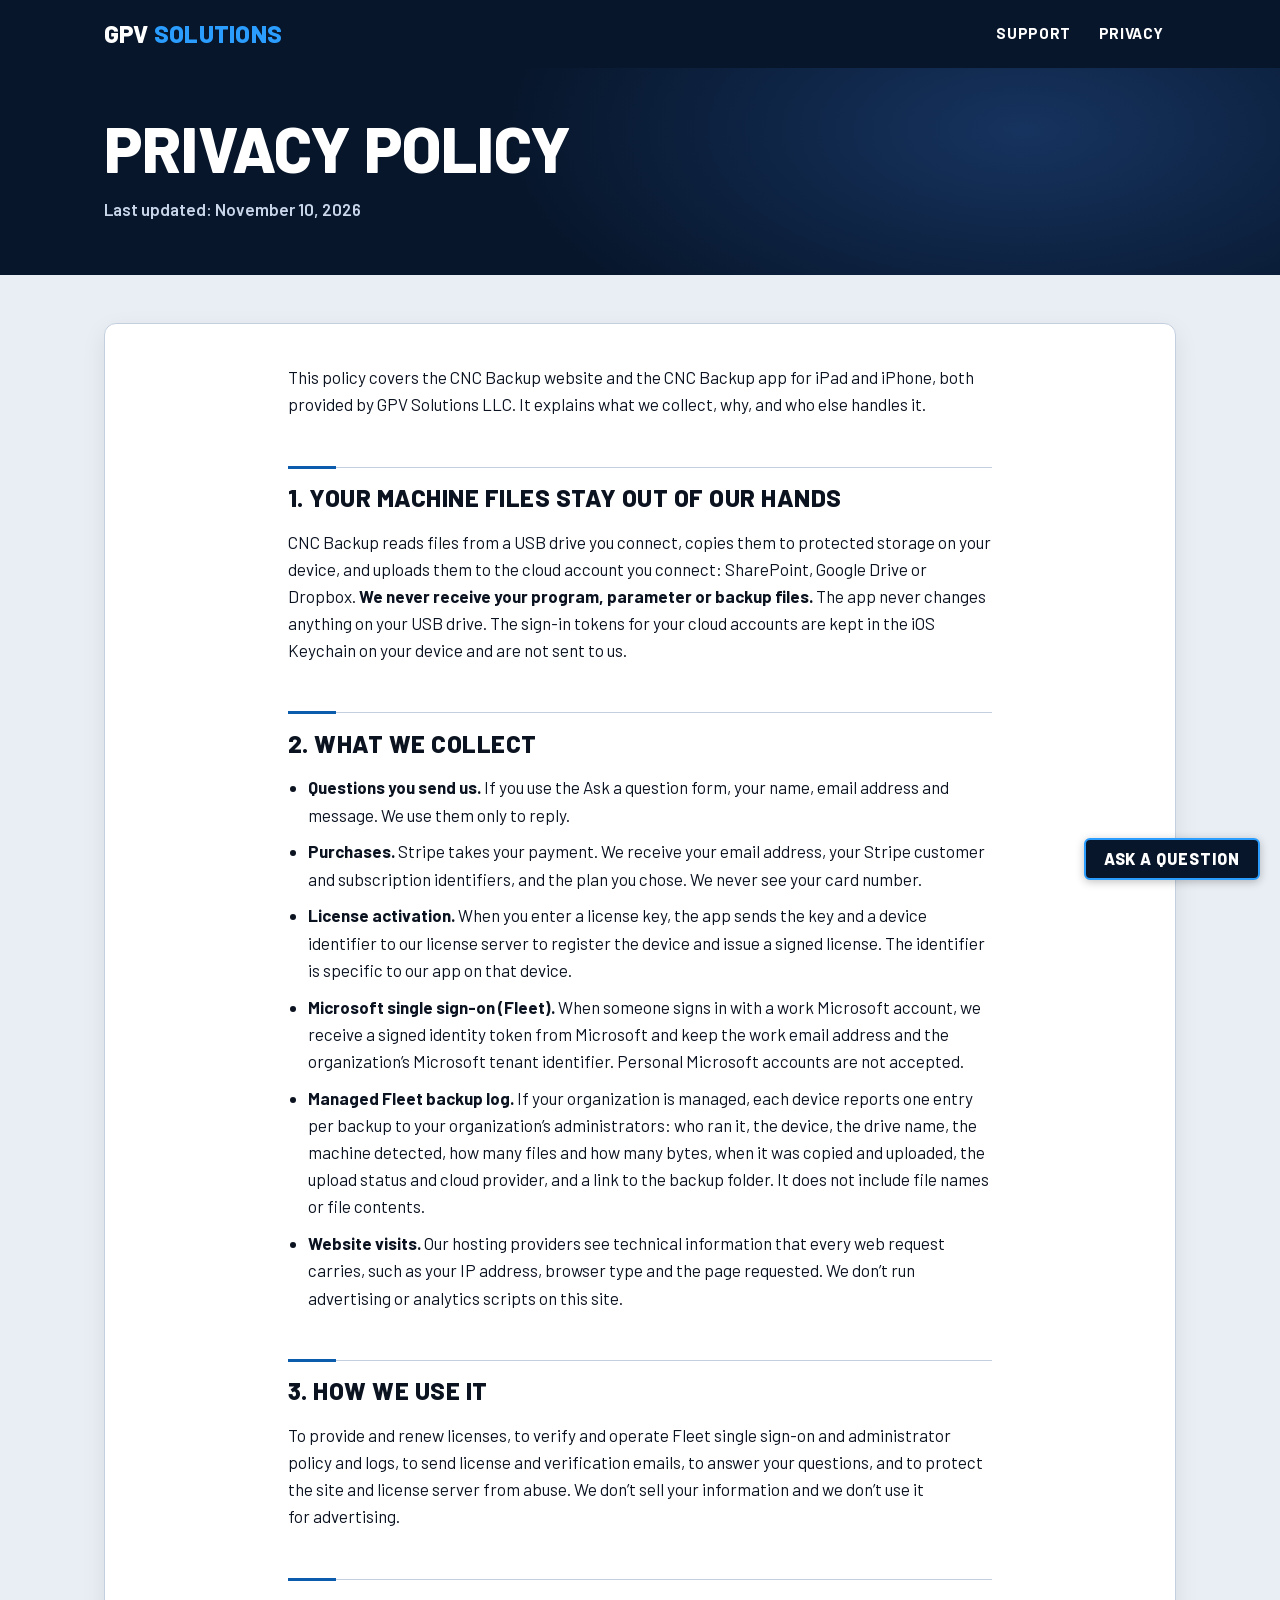
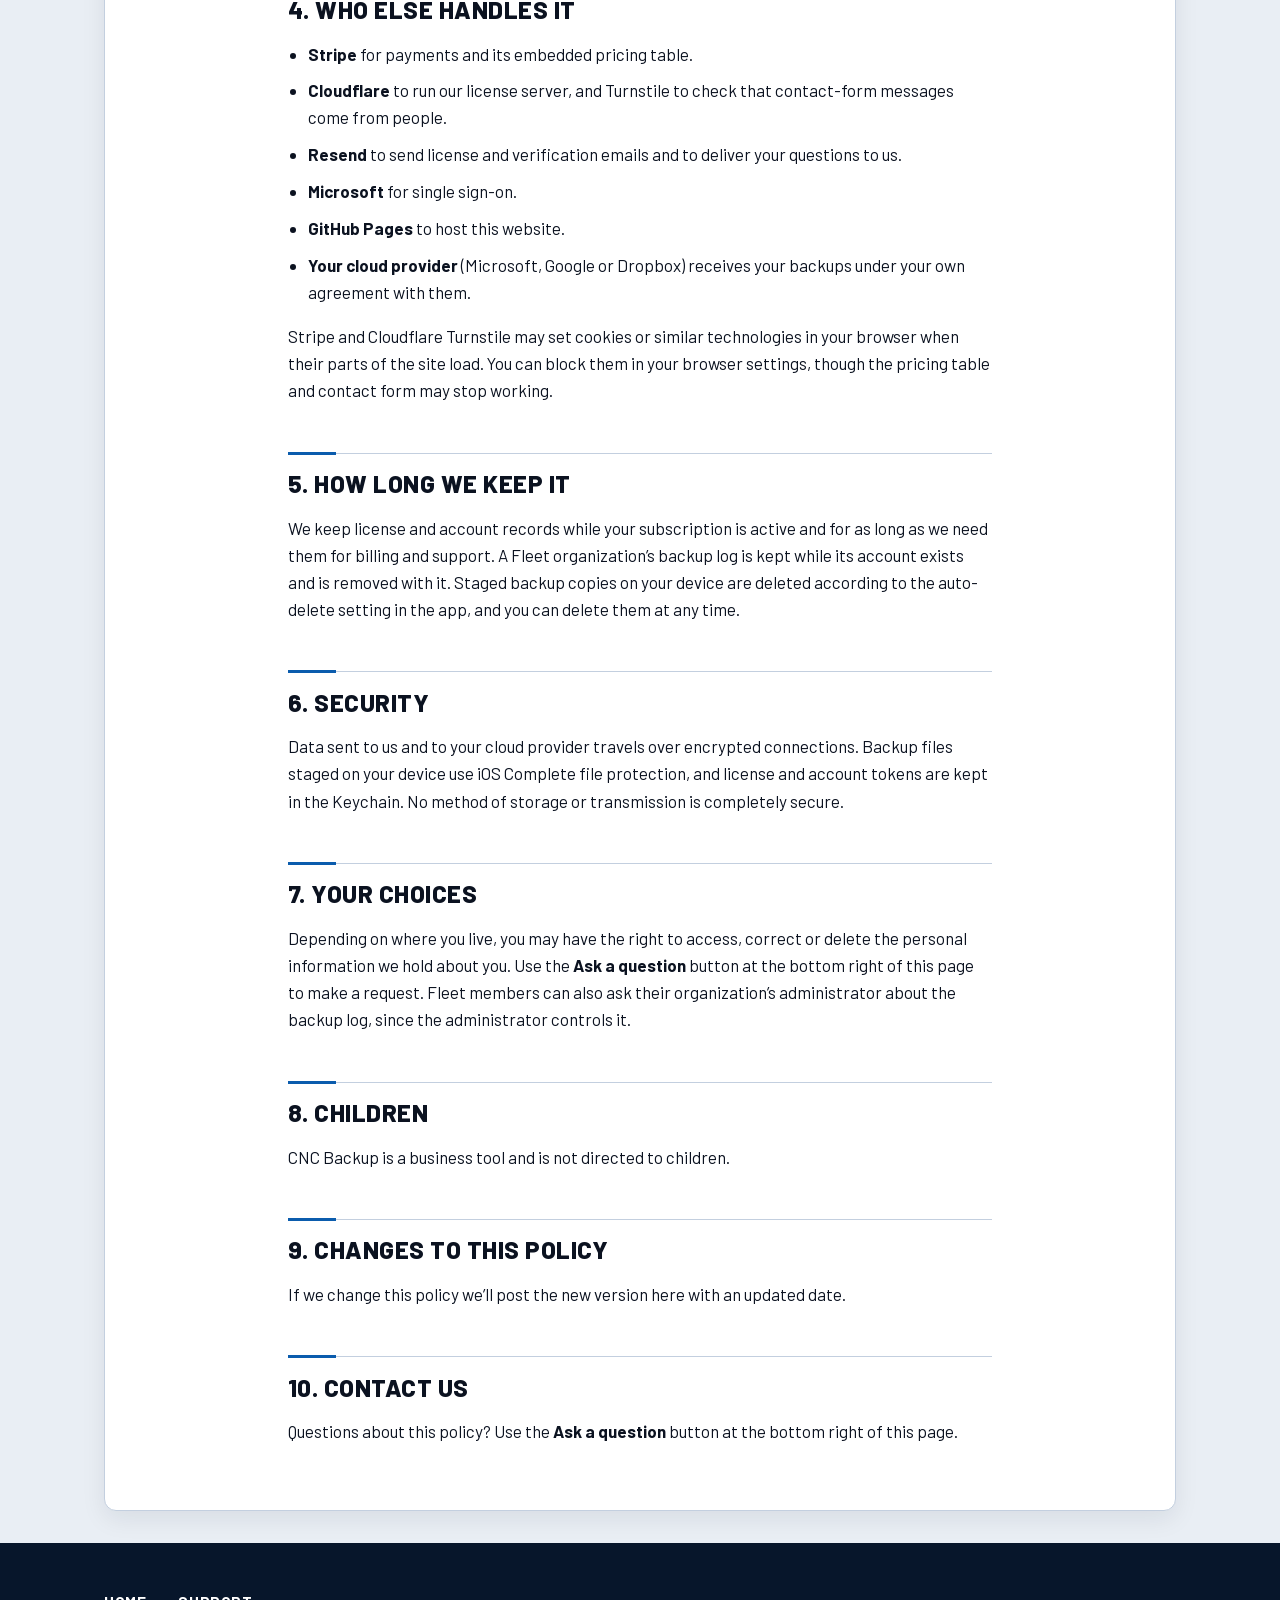
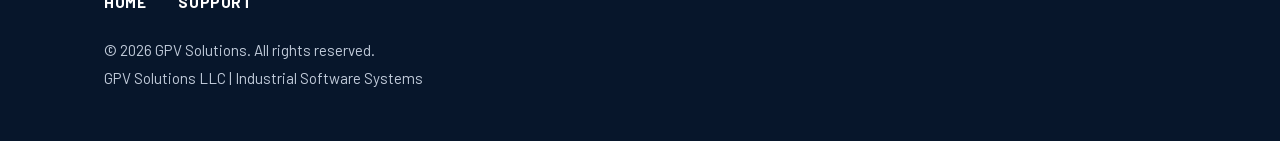
==== commit 70ef57fb: "blue" ====
--- a/privacy.html
+++ b/privacy.html
@@ -4,25 +4,26 @@
     <meta charset="UTF-8">
     <meta name="viewport" content="width=device-width, initial-scale=1.0">
     <title>Privacy Policy | CNC Backup</title>
-    <link rel="preload" href="fonts/HankenGrotesk.woff2" as="font" type="font/woff2" crossorigin>
+    <link rel="preload" href="fonts/Barlow-800.woff2" as="font" type="font/woff2" crossorigin>
     <link rel="stylesheet" href="site.css">
-    <script>try{if(localStorage.getItem("grid")==="off")document.documentElement.dataset.grid="off"}catch(e){}</script>
 </head>
 <body>
-    <div class="sheet">
-        <div class="masthead">
-            <a class="wordmark" href="index.html">GPV Solutions</a>
+    <div class="topbar">
+        <div class="topbar-inner">
+            <a class="wordmark" href="index.html">GPV <span>Solutions</span></a>
             <nav aria-label="Site">
                 <a href="support.html">Support</a>
                 <a href="privacy.html">Privacy</a>
             </nav>
         </div>
-        <header class="page-title">
+    </div>
+    <header class="page-title">
+        <div class="page-title-inner">
             <h1>Privacy Policy</h1>
             <p>Last updated: November 10, 2026</p>
-            <span class="bar" aria-hidden="true"></span>
-        </header>
-        <main>
+        </div>
+    </header>
+    <main class="doc">
         <div class="doc-body">
         <p>This policy covers the CNC Backup website and the CNC Backup app for iPad and iPhone, both provided by GPV Solutions LLC. It explains what we collect, why, and who else handles it.</p>
 
@@ -73,10 +74,9 @@
 
     
         </div>
-        </main>
-    </div>
+    </main>
     <footer class="site-foot">
-        <div class="foot-in">
+        <div class="site-foot-inner">
             <nav aria-label="Footer"><a href="index.html">Home</a><a href="support.html">Support</a></nav>
             <p>&copy; 2026 GPV Solutions. All rights reserved.</p>
             <p>GPV Solutions LLC | Industrial Software Systems</p>
--- a/site.css
+++ b/site.css
@@ -1,222 +1,246 @@
-/* CNC Backup site: Crouwel-style construction grid. Every edge sits on a cell. */
-
-@font-face {
-    font-family: "Hanken Grotesk"; font-weight: 400 800; font-display: swap;
-    src: url("fonts/HankenGrotesk.woff2") format("woff2");
-}
+/* CNC Backup site: industrial blue. Deep navy, electric blue, white, brushed-steel panels. */
+
+@font-face { font-family: "Barlow"; font-weight: 400; font-display: swap; src: url("fonts/Barlow-400.woff2") format("woff2"); }
+@font-face { font-family: "Barlow"; font-weight: 500; font-display: swap; src: url("fonts/Barlow-500.woff2") format("woff2"); }
+@font-face { font-family: "Barlow"; font-weight: 600; font-display: swap; src: url("fonts/Barlow-600.woff2") format("woff2"); }
+@font-face { font-family: "Barlow"; font-weight: 700; font-display: swap; src: url("fonts/Barlow-700.woff2") format("woff2"); }
+@font-face { font-family: "Barlow"; font-weight: 800; font-display: swap; src: url("fonts/Barlow-800.woff2") format("woff2"); }
 
 :root {
-    --u: 24px;
-    --ink: #0B0B0F;
-    --paper: #FBFBF9;
+    --grain: url("data:image/svg+xml,%3Csvg xmlns='http://www.w3.org/2000/svg' width='240' height='240'%3E%3Cfilter id='g' x='0' y='0' width='100%25' height='100%25'%3E%3CfeTurbulence type='fractalNoise' baseFrequency='0.004 0.85' numOctaves='2' seed='7'/%3E%3CfeColorMatrix values='0 0 0 0 0.12  0 0 0 0 0.2  0 0 0 0 0.32  0 0 0 0.28 -0.05'/%3E%3C/filter%3E%3Crect width='100%25' height='100%25' filter='url(%23g)'/%3E%3C/svg%3E");
+    --navy: #07162B;
+    --navy-2: #0B2447;
+    --blue: #0B5CAD;
+    --electric: #2A9DFF;
+    --electric-deep: #0A6FD6;
+    --steel: #DCE3EC;
+    --steel-light: #F1F4F8;
+    --ground: #E9EEF4;
     --white: #FFFFFF;
-    --cobalt: #1D3BFF;
-    --wash: #EEF1FF;
-    --grid: #D3DAFF;
-    --muted: #4B4F5C;
-    --sans: "Hanken Grotesk", "Helvetica Neue", Helvetica, Arial, sans-serif;
-}
-@media (min-width: 700px)  { :root { --u: 28px; } }
-@media (min-width: 900px)  { :root { --u: 32px; } }
-@media (min-width: 1100px) { :root { --u: 36px; } }
-@media (min-width: 1240px) { :root { --u: 40px; } }
+    --ink: #0B1220;
+    --muted: #4A566B;
+    --edge: #C3CFDF;
+    --sans: "Barlow", system-ui, -apple-system, "Segoe UI", sans-serif;
+}
 
 * { box-sizing: border-box; }
-html { scroll-behavior: smooth; scroll-padding-top: calc(var(--u) * 2); }
-body { margin: 0; background: var(--paper); color: var(--ink); font: 400 1.0625rem/1.55 var(--sans); }
-
-a { color: var(--cobalt); text-underline-offset: 0.2em; text-decoration-thickness: 2px; }
-a:hover { color: var(--ink); }
-:focus-visible { outline: 3px solid var(--cobalt); outline-offset: 3px; }
+html { scroll-behavior: smooth; scroll-padding-top: 1rem; }
+body { margin: 0; background: var(--ground); color: var(--ink); font: 400 1.0625rem/1.6 var(--sans); }
+
+a { color: var(--blue); text-underline-offset: 0.18em; }
+a:hover { color: var(--navy); }
+:focus-visible { outline: 3px solid var(--electric); outline-offset: 3px; }
 .sr-only { position: absolute; width: 1px; height: 1px; overflow: hidden; clip: rect(0 0 0 0); white-space: nowrap; }
 
-/* ---------- The sheet: the visible construction grid ---------- */
-.sheet {
-    width: min(round(down, 100%, var(--u)), calc(var(--u) * 28));
-    margin: 0 auto;
-    background-image:
-        linear-gradient(var(--grid) 1px, transparent 1px),
-        linear-gradient(90deg, var(--grid) 1px, transparent 1px);
-    background-size: var(--u) var(--u);
-    border-left: 1px solid var(--grid); border-right: 1px solid var(--grid);
-    padding-inline: var(--u);
-}
-@supports not (width: round(down, 100%, 1px)) { .sheet { width: min(100%, calc(var(--u) * 28)); } }
-html[data-grid="off"] .sheet { background-image: none; border-color: transparent; }
-
-.grid-toggle {
-    display: inline-flex; align-items: center; gap: 0.6em; min-height: 44px; padding: 0 0.9em;
-    background: transparent; color: var(--ink); border: 2px solid var(--ink); border-radius: 0;
-    font: 700 0.8rem/1 var(--sans); letter-spacing: 0.1em; text-transform: uppercase; cursor: pointer;
-}
-.grid-toggle:hover { background: var(--ink); color: var(--white); }
-.grid-toggle svg { width: 16px; height: 16px; stroke: currentColor; fill: none; stroke-width: 2; stroke-linecap: square; }
-.grid-toggle[aria-pressed="false"] svg path.v { display: none; }
-.grid-toggle[aria-pressed="false"] { background: var(--ink); color: var(--white); }
-
-/* ---------- Header row ---------- */
-.masthead { height: calc(var(--u) * 2); display: flex; align-items: center; justify-content: space-between; gap: 1rem; border-bottom: 2px solid var(--ink); background: var(--paper); margin-inline: calc(var(--u) * -1); padding-inline: var(--u); }
-.wordmark { font: 800 0.95rem/1 var(--sans); letter-spacing: 0.14em; text-transform: uppercase; color: var(--ink); text-decoration: none; }
-.masthead nav { display: flex; align-items: center; gap: calc(var(--u) * 0.5); }
-.masthead nav a { font: 700 0.8rem/1 var(--sans); letter-spacing: 0.1em; text-transform: uppercase; color: var(--ink); text-decoration: none; padding: 0.9rem 0.25rem; }
-.masthead nav a:hover { color: var(--cobalt); text-decoration: underline; text-decoration-thickness: 2px; }
-
-/* ---------- Hero: letters built from the grid ---------- */
-.hero { padding-block: calc(var(--u) * 2) calc(var(--u) * 2); }
-.word { display: flex; flex-wrap: wrap; gap: var(--u); margin: 0 0 var(--u); }
-.glyph { flex: none; width: calc(var(--u) * 5); height: calc(var(--u) * 7); overflow: visible; }
-.glyph path {
-    fill: none; stroke: var(--ink); stroke-width: 1.3; stroke-linecap: square; stroke-linejoin: miter; stroke-miterlimit: 4;
-    stroke-dasharray: 1 1; stroke-dashoffset: 0;
-    animation: draw 900ms cubic-bezier(0.16, 1, 0.3, 1) both;
-    animation-delay: calc(var(--i, 0) * 110ms);
-}
-@keyframes draw { 0% { stroke-dashoffset: 1; opacity: 0; } 6% { opacity: 1; } 100% { stroke-dashoffset: 0; opacity: 1; } }
-
-.row2 .word { margin: 0; flex: none; }
-.row2 { display: flex; flex-wrap: wrap; gap: var(--u); align-items: stretch; }
-.plane {
-    flex: 1 1 calc(var(--u) * 12); min-height: calc(var(--u) * 7);
-    background: var(--cobalt); color: var(--white);
-    clip-path: polygon(calc(var(--u) * 3) 0, 100% 0, 100% 100%, 0 100%, 0 calc(var(--u) * 3));
-    padding: calc(var(--u) * 3.5) var(--u) var(--u);
-    display: flex; flex-direction: column; justify-content: flex-end; gap: calc(var(--u) * 0.5);
-}
-.plane .btn { margin-top: calc(var(--u) * 0.5); }
-.plane-name { font: 800 clamp(2rem, calc(var(--u) * 1.8), 4rem)/0.95 var(--sans); letter-spacing: -0.02em; text-transform: uppercase; }
-.plane p { margin: 0; font: 700 clamp(1.4rem, calc(var(--u) * 0.95), 2.4rem)/1.05 var(--sans); letter-spacing: -0.01em; text-transform: uppercase; text-wrap: balance; }
+/* ---------- Top bar ---------- */
+.topbar { background: var(--navy); position: relative; z-index: 2; }
+.topbar-inner { max-width: 1120px; margin: 0 auto; padding: 0.9rem 1.5rem; display: flex; align-items: center; justify-content: space-between; gap: 1rem; }
+.wordmark { font: 800 1.5rem/1 var(--sans); letter-spacing: 0.01em; text-transform: uppercase; color: var(--white); text-decoration: none; white-space: nowrap; }
+.wordmark span { color: var(--electric); }
+.topbar nav { display: flex; gap: 0.25rem; }
+.topbar nav a { font: 700 0.95rem/1 var(--sans); letter-spacing: 0.04em; text-transform: uppercase; color: var(--white); text-decoration: none; padding: 0.75rem 0.75rem; }
+.topbar nav a:hover { color: var(--electric); }
+.topbar :focus-visible, .hero :focus-visible, .site-foot :focus-visible, .page-title :focus-visible { outline-color: var(--electric); }
+
+/* ---------- Hero ---------- */
+.hero { position: relative; overflow: hidden; background: radial-gradient(900px 500px at 78% 40%, #16335F 0%, var(--navy) 62%); color: var(--white); }
+.hero::before {
+    content: ""; position: absolute; top: 0; bottom: 0; left: 0; width: clamp(0px, calc((100vw - 1120px) / 2 + 16px), 150px); pointer-events: none;
+    background: linear-gradient(115deg, #0B63D6 0 34%, transparent 34% 40%, #0A4AA6 40% 58%, transparent 58% 64%, #0B2F73 64% 100%);
+    clip-path: polygon(0 0, 100% 0, 38% 100%, 0 100%);
+    opacity: 0.95;
+}
+.hero-inner {
+    position: relative; max-width: 1120px; margin: 0 auto; padding: 4.5rem 1.5rem 5rem;
+    display: grid; grid-template-columns: minmax(0, 1.1fr) minmax(0, 0.9fr); gap: 3.5rem; align-items: center;
+}
+.hero h1 { margin: 0; font: 800 clamp(2.75rem, 6.4vw, 4.75rem)/1 var(--sans); text-transform: uppercase; letter-spacing: -0.005em; text-wrap: balance; }
+.hero h1 em { font-style: normal; color: var(--electric); }
+.hero p.lede { margin: 1.75rem 0 0; max-width: 34rem; font-size: 1.2rem; line-height: 1.55; color: #E3EAF4; text-wrap: pretty; }
+.hero-actions { display: flex; flex-wrap: wrap; align-items: center; gap: 1rem 2rem; margin-top: 2.25rem; }
 
 .btn {
-    align-self: flex-start; display: inline-flex; align-items: center; gap: 0.8rem; min-height: calc(var(--u) * 2); padding: 0 var(--u);
-    background: var(--white); color: var(--ink); border: 0; border-radius: 0; text-decoration: none;
-    font: 800 0.95rem/1 var(--sans); letter-spacing: 0.1em; text-transform: uppercase;
-    transition: background 140ms cubic-bezier(0.16, 1, 0.3, 1), color 140ms cubic-bezier(0.16, 1, 0.3, 1);
-}
-.btn:hover { background: var(--ink); color: var(--white); }
-.btn svg { width: 18px; height: 18px; stroke: currentColor; fill: none; stroke-width: 3; stroke-linecap: square; }
-.plane .btn:focus-visible { outline-color: var(--white); }
-
-.intro { display: flex; flex-wrap: wrap; align-items: center; gap: var(--u); margin-top: calc(var(--u) * 2); padding: var(--u) 0; background: var(--paper); border-block: 2px solid var(--ink); }
-.intro p { flex: 1 1 calc(var(--u) * 14); max-width: calc(var(--u) * 17); margin: 0; font-size: 1.25rem; line-height: 1.5; text-wrap: pretty; }
-.intro a { flex: 0 0 calc(var(--u) * 6); font: 800 0.95rem/1 var(--sans); letter-spacing: 0.1em; text-transform: uppercase; color: var(--ink); }
-
-/* ---------- Steps ---------- */
-.steps { list-style: none; margin: 0 0 calc(var(--u) * 2); padding: 0; display: grid; grid-template-columns: repeat(3, minmax(0, 1fr)); gap: var(--u); }
-.steps li { background: var(--paper); border-top: 2px solid var(--ink); padding: var(--u) 0 0; }
-.num { display: block; width: calc(var(--u) * 2.5); height: calc(var(--u) * 3.5); margin-bottom: var(--u); overflow: visible; fill: none; stroke: var(--cobalt); stroke-width: 1.3; stroke-linecap: square; stroke-linejoin: miter; }
-.steps strong { display: block; font: 800 1.05rem/1.15 var(--sans); letter-spacing: 0.06em; text-transform: uppercase; }
-.steps span { display: block; margin-top: 0.4rem; font-size: 0.95rem; line-height: 1.45; color: var(--muted); }
-
-/* ---------- Panels ---------- */
-.panel { background: var(--white); border: 2px solid var(--ink); margin-bottom: calc(var(--u) * 2); }
-.panel > h2, .panel-title {
-    margin: 0; min-height: calc(var(--u) * 2); display: flex; align-items: center; padding: 0 var(--u);
-    font: 800 1.15rem/1 var(--sans); letter-spacing: 0.12em; text-transform: uppercase; border-bottom: 2px solid var(--ink);
-}
-.panel > h2 { position: relative; }
-.panel > h2::after { content: ""; position: absolute; right: -2px; top: -2px; bottom: 0; width: calc(var(--u) * 3); background: var(--cobalt); clip-path: polygon(calc(var(--u) * 2) 0, 100% 0, 100% 100%, 0 100%); }
-.panel-body { padding: var(--u); }
-.panel-body > :first-child { margin-top: 0; }
-.panel-body > :last-child { margin-bottom: 0; }
-
-.includes { padding: var(--u); border-bottom: 2px solid var(--ink); }
-.includes h3 { margin: 0 0 var(--u); font: 800 1rem/1.1 var(--sans); letter-spacing: 0.1em; text-transform: uppercase; }
-.includes ul { list-style: none; margin: 0; padding: 0; display: grid; grid-template-columns: repeat(2, minmax(0, 1fr)); gap: var(--u) calc(var(--u) * 2); }
-.includes li { position: relative; padding-left: calc(var(--u) * 1.5); }
+    display: inline-flex; align-items: center; gap: 0.75rem; min-height: 56px; padding: 0.9rem 1.5rem 0.9rem 1.75rem;
+    background: linear-gradient(180deg, #1B86F0 0%, #0A5FC4 100%); color: var(--white); border: 0; border-radius: 6px;
+    font: 800 1.1rem/1 var(--sans); letter-spacing: 0.03em; text-transform: uppercase; text-decoration: none;
+    box-shadow: 0 6px 16px rgba(10, 95, 196, 0.35);
+    transition: transform 160ms cubic-bezier(0.16, 1, 0.3, 1), box-shadow 160ms cubic-bezier(0.16, 1, 0.3, 1), background 160ms;
+}
+.btn:hover { color: var(--white); background: linear-gradient(180deg, #3A9BFF 0%, #0B6AD8 100%); transform: translateY(-2px); box-shadow: 0 10px 22px rgba(10, 95, 196, 0.45); }
+.btn:active { transform: translateY(1px); box-shadow: 0 2px 6px rgba(10, 95, 196, 0.4); }
+.btn svg { width: 1.15rem; height: 1.15rem; stroke: currentColor; fill: none; stroke-width: 3; stroke-linecap: round; stroke-linejoin: round; }
+.text-link { font: 700 1.05rem/1 var(--sans); letter-spacing: 0.03em; text-transform: uppercase; color: var(--white); text-decoration-color: var(--electric); text-decoration-thickness: 3px; padding: 1rem 0; }
+.text-link:hover { color: var(--electric); }
+
+/* The "how it works" card */
+.tag {
+    position: relative; margin-top: 32px; background: var(--grain), linear-gradient(180deg, #FFFFFF 0%, var(--steel) 100%);
+    border-radius: 14px; box-shadow: 0 24px 48px rgba(7, 22, 43, 0.4), inset 0 0 0 1px rgba(255, 255, 255, 0.6);
+    animation: tag-in 700ms cubic-bezier(0.16, 1, 0.3, 1) both; color: var(--ink);
+}
+.tag-badge {
+    position: absolute; top: -28px; left: 50%; width: 56px; height: 56px; margin-left: -28px; z-index: 1;
+    display: grid; place-items: center; border-radius: 50%;
+    background: linear-gradient(180deg, #2A9DFF, #0A6FD6); box-shadow: 0 0 0 4px var(--white), 0 6px 14px rgba(7, 22, 43, 0.35);
+}
+.tag-badge svg { width: 28px; height: 28px; fill: none; stroke: var(--white); stroke-width: 2.2; stroke-linecap: round; stroke-linejoin: round; }
+.tag-head {
+    margin: 0; background: linear-gradient(180deg, #0F6BD0, #0B4FA3); color: var(--white); text-align: center;
+    padding: 2.1rem 1rem 0.85rem; border-radius: 14px 14px 0 0;
+    font: 800 2.1rem/1 var(--sans); text-transform: uppercase; letter-spacing: 0.01em;
+}
+.steps { list-style: none; margin: 0; padding: 0; }
+.steps li { display: grid; grid-template-columns: 52px 1fr; gap: 1rem; align-items: center; padding: 1rem 1.5rem; }
+.steps li:nth-child(even) { background: rgba(255, 255, 255, 0.55); }
+.steps li + li { border-top: 1px solid var(--edge); }
+.pict { display: grid; place-items: center; width: 52px; height: 52px; }
+.pict svg { width: 44px; height: 44px; fill: none; stroke: var(--blue); stroke-width: 1.8; stroke-linecap: round; stroke-linejoin: round; }
+.steps strong { display: block; font: 800 1.15rem/1.1 var(--sans); text-transform: uppercase; letter-spacing: 0.01em; color: var(--navy); }
+.steps span { display: block; font-size: 0.95rem; line-height: 1.4; color: var(--muted); margin-top: 0.2rem; }
+.tag-foot {
+    margin: 0; padding: 0.9rem 1.5rem 1.1rem; border-top: 1px solid var(--edge); background: var(--grain), linear-gradient(180deg, #E4EAF2, #D2DAE6); border-radius: 0 0 14px 14px;
+    font: 700 0.95rem/1.3 var(--sans); letter-spacing: 0.03em; text-transform: uppercase; color: var(--navy); text-wrap: balance;
+}
+@keyframes tag-in { from { transform: translateY(18px); } to { transform: translateY(0); } }
+
+/* ---------- Page body ---------- */
+.wrap { max-width: 1120px; margin: 0 auto; padding: 4rem 1.5rem 1rem; }
+.sign { background: var(--white); border: 1px solid var(--edge); border-radius: 12px; overflow: clip; margin-bottom: 3rem; box-shadow: 0 8px 24px rgba(7, 22, 43, 0.08); }
+.sign > h2 {
+    margin: 0; padding: 0.95rem 1.5rem 0.8rem; color: var(--white);
+    background: linear-gradient(115deg, transparent 0 86%, rgba(42, 157, 255, 0.55) 86% 90%, transparent 90% 92%, rgba(42, 157, 255, 0.3) 92% 100%), linear-gradient(180deg, #0F6BD0, #0B4FA3);
+    font: 800 1.45rem/1.1 var(--sans); letter-spacing: 0.02em; text-transform: uppercase;
+}
+.sign-body { padding: 1.5rem; }
+.sign-body > p:first-child { margin-top: 0; }
+.sign-body > p:last-child { margin-bottom: 0; }
+
+.includes { padding: 1.5rem 1.5rem 1.75rem; border-bottom: 1px solid var(--edge); background: var(--grain), var(--steel-light); }
+.includes h3 { margin: 0 0 1rem; font: 800 1.1rem/1.1 var(--sans); letter-spacing: 0.03em; text-transform: uppercase; color: var(--navy); }
+.includes ul { list-style: none; margin: 0; padding: 0; display: grid; grid-template-columns: repeat(2, minmax(0, 1fr)); gap: 1.1rem 2.5rem; }
+.includes li { position: relative; padding-left: 2.1rem; }
 .includes li::before {
-    content: ""; position: absolute; left: 0; top: 0.12rem; width: 1.15rem; height: 1.15rem; background: var(--ink)
-        url("data:image/svg+xml,%3Csvg xmlns='http://www.w3.org/2000/svg' viewBox='0 0 24 24'%3E%3Cpath d='M5.5 12.5l4.2 4.2L18.5 7.8' fill='none' stroke='%23FFFFFF' stroke-width='3' stroke-linecap='square'/%3E%3C/svg%3E") center / 100% no-repeat;
+    content: ""; position: absolute; left: 0; top: 0.2rem; width: 1.4rem; height: 1.4rem; border-radius: 50%; background: var(--blue)
+        url("data:image/svg+xml,%3Csvg xmlns='http://www.w3.org/2000/svg' viewBox='0 0 24 24'%3E%3Cpath d='M6 12.5l4 4L18 8' fill='none' stroke='%23FFFFFF' stroke-width='3' stroke-linecap='round' stroke-linejoin='round'/%3E%3C/svg%3E") center / 100% no-repeat;
 }
 .includes strong { display: block; font-weight: 700; line-height: 1.3; }
-.includes span { display: block; margin-top: 0.2rem; font-size: 0.95rem; line-height: 1.45; color: var(--muted); }
-
-/* ---------- Plan table ---------- */
+.includes span { display: block; margin-top: 0.15rem; font-size: 0.95rem; line-height: 1.45; color: var(--muted); }
+
+/* ---------- Plan comparison ---------- */
 .plans-table { width: 100%; border-collapse: collapse; table-layout: fixed; }
-.plans-table th, .plans-table td { padding: calc(var(--u) * 0.5) var(--u); text-align: left; vertical-align: top; border-top: 2px solid var(--ink); }
-.plans-table thead th, .plans-table thead td { border-top: 0; border-bottom: 2px solid var(--ink); }
-.plans-table thead th { min-height: calc(var(--u) * 2); height: calc(var(--u) * 2); padding-block: 0; vertical-align: middle; font: 800 1.15rem/1 var(--sans); letter-spacing: 0.12em; text-transform: uppercase; border-bottom: 2px solid var(--ink); }
-.plans-table thead th.fleet { background: var(--cobalt); color: var(--white); border-left: 2px solid var(--ink); }
-.plans-table tbody th { width: 34%; font-weight: 700; line-height: 1.3; }
-.plans-table small { display: block; margin-top: 0.2rem; font: 400 0.95rem/1.45 var(--sans); color: var(--muted); }
+.plans-table th, .plans-table td { padding: 1rem 1.25rem; text-align: left; vertical-align: top; border-top: 1px solid var(--edge); }
+.plans-table thead th, .plans-table thead td { border-top: 0; }
+.plans-table thead th { font: 800 1.35rem/1 var(--sans); letter-spacing: 0.03em; text-transform: uppercase; padding: 0.9rem 1.25rem 0.8rem; background: var(--navy-2); color: var(--white); }
+.plans-table thead th.fleet { background: var(--electric-deep); }
+.plans-table tbody th { width: 34%; font: 600 1.0625rem/1.35 var(--sans); }
+.plans-table small { display: block; margin-top: 0.2rem; font: 400 0.95rem/1.4 var(--sans); color: var(--muted); }
+.plans-table td.fleet { background: #EAF3FD; }
 .plans-table td { font-weight: 500; }
-.plans-table td.fleet { background: var(--wash); border-left: 2px solid var(--ink); }
-.plans-table .yes, .plans-table .no { display: inline-flex; align-items: center; gap: 0.6rem; font-weight: 700; }
+.plans-table .yes, .plans-table .no { display: inline-flex; align-items: center; gap: 0.6rem; font-weight: 600; }
 .plans-table .no { color: var(--muted); font-weight: 500; }
-.mark { flex: none; width: 1.3rem; height: 1.3rem; --mk-bg: var(--ink); --mk-fg: var(--white); }
-td.fleet .mark { --mk-bg: var(--cobalt); }
+.mark { flex: none; width: 1.5rem; height: 1.5rem; --mk-bg: var(--navy-2); --mk-fg: var(--white); }
+td.fleet .mark { --mk-bg: var(--electric-deep); }
 .mark.off { --mk-fg: var(--muted); }
-.table-note { margin: 0; padding: var(--u); border-top: 2px solid var(--ink); font-weight: 500; }
-
-.stripe-slot { padding: var(--u); }
+.table-note { margin: 1.25rem 1.5rem 1.5rem; font-weight: 500; }
+
+/* ---------- Plan picker, support block ---------- */
+.sign.picker { border-color: var(--electric-deep); box-shadow: 0 12px 32px rgba(10, 111, 214, 0.18); }
+.stripe-slot { background: var(--white); padding: 1.5rem; }
+.picker-note { margin: 0; padding: 0 1.5rem 1.5rem; font-weight: 600; }
 stripe-pricing-table { display: block; min-height: 12rem; }
-.hours dl { margin: 0 0 1rem; display: grid; grid-template-columns: max-content 1fr; gap: 0.3rem calc(var(--u)); }
-.hours dt { font: 800 0.8rem/1.9 var(--sans); letter-spacing: 0.12em; text-transform: uppercase; }
+.hours dl { margin: 0; display: grid; grid-template-columns: max-content 1fr; gap: 0.35rem 1.5rem; }
+.hours dt { font: 800 1rem/1.6 var(--sans); letter-spacing: 0.03em; text-transform: uppercase; color: var(--navy); }
 .hours dd { margin: 0; }
 
+/* Support is a slim band, not a third card */
+.sign.hours { background: var(--navy-2); border-color: var(--navy-2); color: #E3EAF4; box-shadow: none; }
+.sign.hours > h2 { background: none; padding-bottom: 0.2rem; }
+.sign.hours .sign-body { padding-top: 0.5rem; }
+.sign.hours a { color: var(--electric); }
+.sign.hours a:hover { color: var(--white); }
+.sign.hours dt { color: var(--white); }
+
 /* ---------- Footer ---------- */
-.site-foot { background: var(--ink); color: #D5D6DD; margin-top: calc(var(--u) * 2); }
-.site-foot .foot-in { width: min(round(down, 100%, var(--u)), calc(var(--u) * 28)); margin: 0 auto; padding: calc(var(--u) * 1.5) var(--u) calc(var(--u) * 2); }
-@supports not (width: round(down, 100%, 1px)) { .site-foot .foot-in { width: min(100%, calc(var(--u) * 28)); } }
-.site-foot nav { display: flex; gap: calc(var(--u) * 0.5); margin: 0 -0.5rem calc(var(--u) * 0.5); }
-.site-foot nav a { font: 700 0.8rem/1 var(--sans); letter-spacing: 0.1em; text-transform: uppercase; color: var(--white); text-decoration: none; padding: 0.9rem 0.5rem; }
-.site-foot nav a:hover { color: #9FB0FF; }
-.site-foot :focus-visible { outline-color: var(--white); }
+.site-foot { background: var(--navy); color: #C2CCDB; margin-top: 2rem; }
+.site-foot-inner { max-width: 1120px; margin: 0 auto; padding: 2.5rem 1.5rem 3rem; }
+.site-foot nav { display: flex; gap: 0.5rem; margin: 0 -0.75rem 1rem; }
+.site-foot nav a { font: 700 0.95rem/1 var(--sans); letter-spacing: 0.04em; text-transform: uppercase; color: var(--white); text-decoration: none; padding: 0.75rem; }
+.site-foot nav a:hover { color: var(--electric); }
 .site-foot p { margin: 0.2rem 0; font-size: 0.95rem; }
 
-/* ---------- Document pages ---------- */
-.page-title { padding: calc(var(--u) * 2) var(--u); margin-inline: calc(var(--u) * -1); background: var(--paper); border-bottom: 2px solid var(--ink); margin-bottom: calc(var(--u) * 2); }
-.page-title h1 { margin: 0; font: 800 clamp(2.4rem, calc(var(--u) * 2.4), 5rem)/0.95 var(--sans); letter-spacing: -0.02em; text-transform: uppercase; text-wrap: balance; }
-.page-title p { margin: var(--u) 0 0; font-weight: 600; }
-.page-title .bar { display: block; width: calc(var(--u) * 6); height: calc(var(--u) * 0.5); background: var(--cobalt); margin-top: var(--u); clip-path: polygon(0 0, 100% 0, calc(100% - var(--u) * 0.5) 100%, 0 100%); }
-
-.doc-body { background: var(--white); border: 2px solid var(--ink); padding: calc(var(--u) * 1.5) var(--u) calc(var(--u) * 2); margin-bottom: calc(var(--u) * 2); }
-.doc-body > * { max-width: 44rem; }
-.doc-body h2 { margin: calc(var(--u) * 2) 0 0.75rem; padding-top: 0.9rem; border-top: 2px solid var(--ink); font: 800 1.35rem/1.15 var(--sans); letter-spacing: 0.04em; text-transform: uppercase; text-wrap: balance; }
-.doc-body > :first-child { margin-top: 0; }
+/* ---------- Document pages (support, privacy) ---------- */
+.page-title { position: relative; overflow: hidden; background: radial-gradient(800px 380px at 80% 30%, #16335F 0%, var(--navy) 65%); color: var(--white); }
+.page-title-inner { position: relative; max-width: 1120px; margin: 0 auto; padding: 3rem 1.5rem 3.25rem; }
+.page-title h1 { margin: 0; font: 800 clamp(2.5rem, 6vw, 4rem)/1 var(--sans); text-transform: uppercase; text-wrap: balance; }
+.page-title p { margin: 1rem 0 0; font-weight: 600; color: #C9D6EA; }
+
+.doc { max-width: 1120px; margin: 0 auto; padding: 3rem 1.5rem 0; }
+.doc-body { background: var(--white); border: 1px solid var(--edge); border-radius: 12px; padding: 2.5rem 2rem 3rem; box-shadow: 0 8px 24px rgba(7, 22, 43, 0.08); }
+.doc-body > * { max-width: 44rem; margin-left: auto; margin-right: auto; }
+.doc-body h2 { position: relative; margin-top: 3rem; margin-bottom: 0.75rem; padding-top: 1.1rem; border-top: 1px solid var(--edge); font: 800 1.5rem/1.1 var(--sans); letter-spacing: 0.02em; text-transform: uppercase; text-wrap: balance; }
+.doc-body h2::before { content: ""; position: absolute; top: -2px; left: 0; width: 3rem; height: 3px; background: var(--blue); }
+.doc-body > :first-child, .doc-body > h2:first-child { margin-top: 0; }
 .doc-body p, .doc-body li { text-wrap: pretty; }
 .doc-body ul { padding-left: 1.25rem; }
 .doc-body li { margin-bottom: 0.6rem; }
-.doc-body code { font: 500 0.92em ui-monospace, "SF Mono", Menlo, monospace; background: var(--wash); padding: 0.1em 0.35em; }
-.callout { border: 2px solid var(--ink); background: var(--wash); padding: 0.5rem var(--u); margin: var(--u) 0; }
-.callout p { margin: 0.7rem 0; }
-
-details { border: 2px solid var(--ink); margin-bottom: 0.5rem; background: var(--white); }
-summary { list-style: none; cursor: pointer; padding: 0.9rem 3.5rem 0.9rem 1rem; position: relative; font-weight: 700; line-height: 1.35; }
+.doc-body code { font: 500 0.92em ui-monospace, "SF Mono", Menlo, monospace; background: var(--steel-light); padding: 0.1em 0.35em; border-radius: 3px; }
+.callout { border: 1px solid var(--edge); border-radius: 8px; background: var(--steel-light); padding: 1rem 1.5rem; margin: 1.5rem auto; }
+.callout p { margin: 0.4rem 0; }
+
+details { border: 1px solid var(--edge); border-radius: 8px; margin-bottom: 0.6rem; background: var(--white); overflow: hidden; }
+summary { list-style: none; cursor: pointer; padding: 0.9rem 3.5rem 0.9rem 1.1rem; position: relative; font-weight: 600; line-height: 1.35; }
 summary::-webkit-details-marker { display: none; }
 summary::after {
-    content: ""; position: absolute; right: 1rem; top: 50%; width: 1.4rem; height: 1.4rem; margin-top: -0.7rem;
-    background: linear-gradient(var(--white), var(--white)) center / 12px 2px no-repeat, linear-gradient(var(--white), var(--white)) center / 2px 12px no-repeat, var(--ink);
-}
-details[open] > summary::after { background: linear-gradient(var(--white), var(--white)) center / 12px 2px no-repeat, var(--cobalt); }
-summary:hover, details[open] > summary { background: var(--wash); }
-details > p { margin: 0; padding: 1rem 1rem 1.2rem; border-top: 2px solid var(--ink); }
+    content: ""; position: absolute; right: 1rem; top: 50%; width: 1.5rem; height: 1.5rem; margin-top: -0.75rem; border-radius: 50%;
+    background:
+        linear-gradient(var(--white), var(--white)) center / 10px 2px no-repeat,
+        linear-gradient(var(--white), var(--white)) center / 2px 10px no-repeat,
+        var(--blue);
+}
+details[open] > summary::after { background: linear-gradient(var(--white), var(--white)) center / 10px 2px no-repeat, var(--blue); }
+summary:hover, details[open] > summary { background: var(--steel-light); }
+details > p { margin: 0; padding: 1rem 1.1rem 1.2rem; border-top: 1px solid var(--edge); }
 
 /* ---------- Small screens ---------- */
+@media (max-width: 860px) {
+    .hero-inner { grid-template-columns: minmax(0, 1fr); gap: 3.5rem; padding: 3rem 1.25rem 4rem; }
+    .tag { max-width: 32rem; }
+}
+
 @media (max-width: 640px) {
-    .wordmark { font-size: 0.8rem; white-space: nowrap; }
-    .masthead nav a { font-size: 0.72rem; }
-    .grid-toggle span { display: none; }
-    .steps { grid-template-columns: 1fr; gap: 0; }
-    .steps li { display: grid; grid-template-columns: calc(var(--u) * 3) 1fr; gap: 0 var(--u); padding-bottom: var(--u); }
-    .num { width: calc(var(--u) * 2); height: calc(var(--u) * 2.8); margin: 0; }
+    .topbar-inner { padding: 0.5rem 1rem; }
+    .wordmark { font-size: 1.15rem; }
+    .topbar nav a { padding: 0.9rem 0.5rem; font-size: 0.95rem; }
+    .wrap, .doc { padding-left: 1rem; padding-right: 1rem; }
+    .wrap { padding-top: 2.5rem; }
+    .sign { margin-bottom: 2rem; }
+    .sign > h2 { padding: 0.8rem 1rem 0.65rem; font-size: 1.2rem; }
+    .sign-body, .stripe-slot { padding: 1rem; }
+    .btn { width: 100%; justify-content: space-between; }
+    .hero p.lede { font-size: 1.1rem; }
+    .includes { padding: 1rem; }
     .includes ul { grid-template-columns: 1fr; }
-    .panel > h2 { font-size: 1rem; }
-    .intro p { font-size: 1.125rem; }
+    .steps li { padding: 0.9rem 1rem; }
+    .doc-body { padding: 1.5rem 1.1rem 2rem; }
+    .doc-body h2 { font-size: 1.35rem; }
+    .page-title-inner { padding: 2rem 1rem 2.25rem; }
+    .site-foot-inner { padding-left: 1rem; padding-right: 1rem; }
 
     .plans-table, .plans-table thead, .plans-table tbody { display: block; }
     .plans-table thead td { display: none; }
-    .plans-table thead tr, .plans-table tbody tr { display: grid; grid-template-columns: 1fr 1fr; }
-    .plans-table thead th { display: flex; align-items: center; min-height: calc(var(--u) * 2); height: auto; padding: 0.5rem 0.75rem; font-size: 1rem; }
-    .plans-table tbody tr { border-top: 2px solid var(--ink); }
-    .plans-table tbody th { grid-column: 1 / -1; width: auto; border-top: 0; padding: 1rem 0.75rem 0.3rem; }
+    .plans-table thead tr, .plans-table tbody tr { display: grid; grid-template-columns: minmax(0, 0.85fr) minmax(0, 1.15fr); }
+    .plans-table thead { position: sticky; top: 0; z-index: 3; box-shadow: 0 4px 10px rgba(7, 22, 43, 0.18); }
+    .plans-table thead th { font-size: 1.1rem; padding: 0.7rem 0.75rem; }
+    .plans-table tbody tr { border-top: 1px solid var(--edge); }
+    .plans-table tbody th { grid-column: 1 / -1; width: auto; border-top: 0; padding: 1rem 0.75rem 0.4rem; }
     .plans-table td { border-top: 0; padding: 0.4rem 0.75rem 1rem; font-size: 0.95rem; }
-    .plans-table td::before { content: attr(data-label); display: block; margin-bottom: 0.3rem; font: 800 0.72rem/1 var(--sans); letter-spacing: 0.12em; text-transform: uppercase; color: var(--muted); }
+    .table-note { margin: 1rem; }
     .hours dl { grid-template-columns: 1fr; gap: 0; }
     .hours dd { margin-bottom: 0.75rem; }
 }
 
 @media (prefers-reduced-motion: reduce) {
-    .glyph path { animation: none; }
-    .btn { transition: none; }
+    .tag { animation: none; }
+    .btn, .btn:hover, .btn:active { transition: none; transform: none; }
     html { scroll-behavior: auto; }
 }
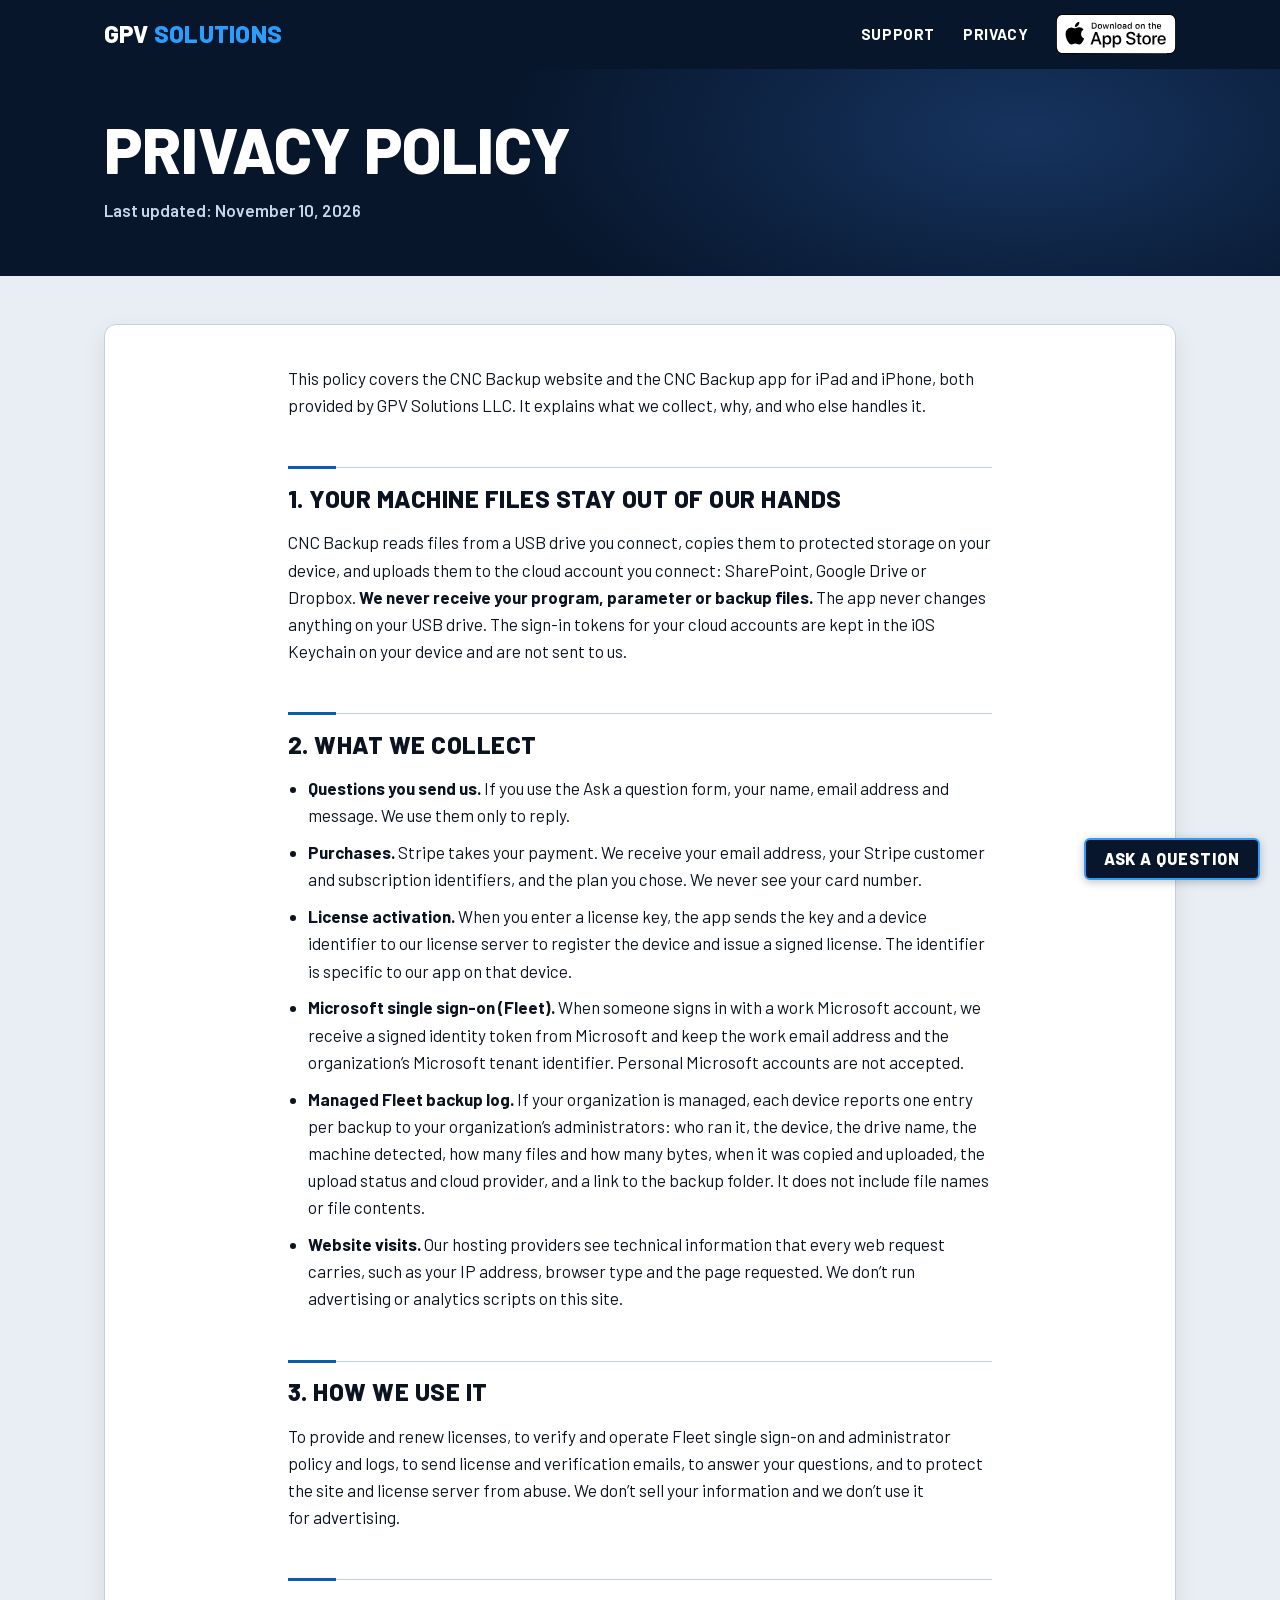
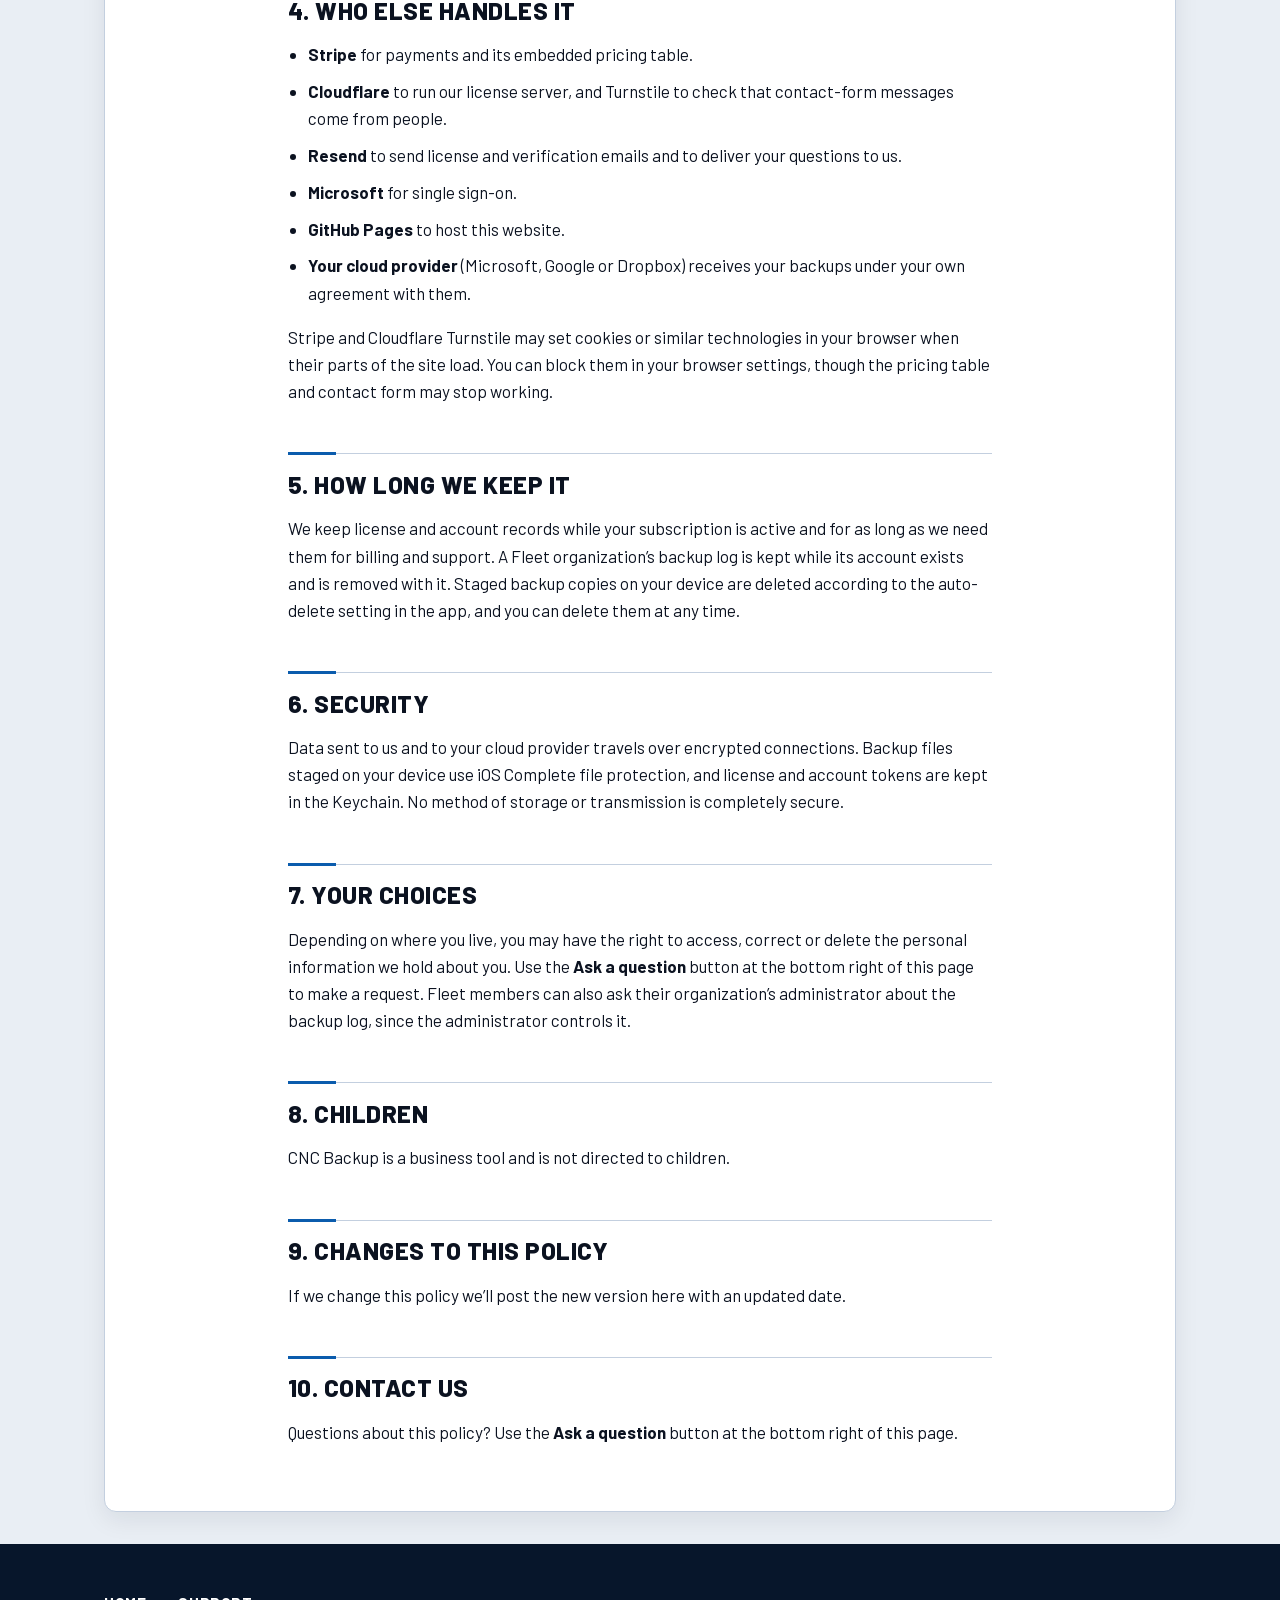
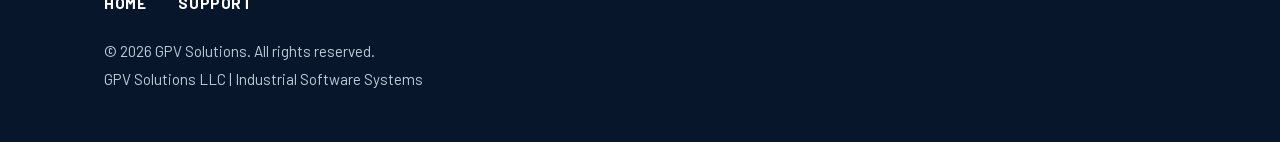
==== commit c6dfa689: "app link" ====
--- a/privacy.html
+++ b/privacy.html
@@ -11,10 +11,13 @@
     <div class="topbar">
         <div class="topbar-inner">
             <a class="wordmark" href="index.html">GPV <span>Solutions</span></a>
-            <nav aria-label="Site">
+            <div class="topbar-right">
+                <nav aria-label="Site">
                 <a href="support.html">Support</a>
                 <a href="privacy.html">Privacy</a>
             </nav>
+                <a class="store-badge store-badge--top" href="https://apps.apple.com/us/app/cnc-backup/id6796115289" rel="noopener"><img src="images/app-store-badge.svg" alt="Download on the App Store" width="120" height="40"></a>
+            </div>
         </div>
     </div>
     <header class="page-title">
--- a/site.css
+++ b/site.css
@@ -45,19 +45,27 @@
 /* ---------- Hero ---------- */
 .hero { position: relative; overflow: hidden; background: radial-gradient(900px 500px at 78% 40%, #16335F 0%, var(--navy) 62%); color: var(--white); }
 .hero::before {
-    content: ""; position: absolute; top: 0; bottom: 0; left: 0; width: clamp(0px, calc((100vw - 1120px) / 2 + 16px), 150px); pointer-events: none;
+    content: ""; position: absolute; top: 0; bottom: 0; left: 0; width: clamp(0px, calc((100vw - 1120px) / 2 + 16px), 150px); pointer-events: none; z-index: 1;
     background: linear-gradient(115deg, #0B63D6 0 34%, transparent 34% 40%, #0A4AA6 40% 58%, transparent 58% 64%, #0B2F73 64% 100%);
     clip-path: polygon(0 0, 100% 0, 38% 100%, 0 100%);
     opacity: 0.95;
 }
+.hero::after {
+    content: ""; position: absolute; top: 7%; height: 86%; aspect-ratio: 1672 / 941; left: calc(50% + 440px); transform: translateX(-72.7%); pointer-events: none;
+    background: url("images/hero.jpg") center / 100% 100% no-repeat;
+    -webkit-mask-image: linear-gradient(90deg, transparent 16%, #000 36%, #000 85%, transparent 100%), linear-gradient(180deg, transparent 0, #000 14%, #000 74%, transparent 90%);
+    -webkit-mask-composite: source-in;
+    mask-image: linear-gradient(90deg, transparent 16%, #000 36%, #000 85%, transparent 100%), linear-gradient(180deg, transparent 0, #000 14%, #000 74%, transparent 90%);
+    mask-composite: intersect;
+}
 .hero-inner {
-    position: relative; max-width: 1120px; margin: 0 auto; padding: 4.5rem 1.5rem 5rem;
-    display: grid; grid-template-columns: minmax(0, 1.1fr) minmax(0, 0.9fr); gap: 3.5rem; align-items: center;
+    position: relative; z-index: 2; max-width: 1120px; margin: 0 auto; padding: 6rem calc(1.5rem + 11rem) 6.5rem 1.5rem;
+    display: grid; grid-template-columns: minmax(0, 1fr) minmax(0, 20rem); gap: 2.5rem; align-items: center;
 }
 .hero h1 { margin: 0; font: 800 clamp(2.75rem, 6.4vw, 4.75rem)/1 var(--sans); text-transform: uppercase; letter-spacing: -0.005em; text-wrap: balance; }
 .hero h1 em { font-style: normal; color: var(--electric); }
 .hero p.lede { margin: 1.75rem 0 0; max-width: 34rem; font-size: 1.2rem; line-height: 1.55; color: #E3EAF4; text-wrap: pretty; }
-.hero-actions { display: flex; flex-wrap: wrap; align-items: center; gap: 1rem 2rem; margin-top: 2.25rem; }
+.hero-actions { display: flex; flex-wrap: wrap; align-items: center; gap: 1rem 1.5rem; margin-top: 2.25rem; }
 
 .btn {
     display: inline-flex; align-items: center; gap: 0.75rem; min-height: 56px; padding: 0.9rem 1.5rem 0.9rem 1.75rem;
@@ -71,6 +79,12 @@
 .btn svg { width: 1.15rem; height: 1.15rem; stroke: currentColor; fill: none; stroke-width: 3; stroke-linecap: round; stroke-linejoin: round; }
 .text-link { font: 700 1.05rem/1 var(--sans); letter-spacing: 0.03em; text-transform: uppercase; color: var(--white); text-decoration-color: var(--electric); text-decoration-thickness: 3px; padding: 1rem 0; }
 .text-link:hover { color: var(--electric); }
+.store-badge { display: inline-flex; border-radius: 8px; }
+.store-badge img { display: block; height: 50px; width: auto; }
+.store-badge:hover { opacity: 0.85; }
+.store-badge--top img { height: 40px; }
+.store-badge--hero { display: none; }
+.topbar-right { display: flex; align-items: center; gap: 1rem; }
 
 /* The "how it works" card */
 .tag {
@@ -87,19 +101,19 @@
 .tag-head {
     margin: 0; background: linear-gradient(180deg, #0F6BD0, #0B4FA3); color: var(--white); text-align: center;
     padding: 2.1rem 1rem 0.85rem; border-radius: 14px 14px 0 0;
-    font: 800 2.1rem/1 var(--sans); text-transform: uppercase; letter-spacing: 0.01em;
+    font: 800 1.7rem/1 var(--sans); text-transform: uppercase; letter-spacing: 0.01em;
 }
 .steps { list-style: none; margin: 0; padding: 0; }
-.steps li { display: grid; grid-template-columns: 52px 1fr; gap: 1rem; align-items: center; padding: 1rem 1.5rem; }
+.steps li { display: grid; grid-template-columns: 40px 1fr; gap: 0.75rem; align-items: center; padding: 0.8rem 1.1rem; }
 .steps li:nth-child(even) { background: rgba(255, 255, 255, 0.55); }
 .steps li + li { border-top: 1px solid var(--edge); }
-.pict { display: grid; place-items: center; width: 52px; height: 52px; }
-.pict svg { width: 44px; height: 44px; fill: none; stroke: var(--blue); stroke-width: 1.8; stroke-linecap: round; stroke-linejoin: round; }
-.steps strong { display: block; font: 800 1.15rem/1.1 var(--sans); text-transform: uppercase; letter-spacing: 0.01em; color: var(--navy); }
+.pict { display: grid; place-items: center; width: 40px; height: 40px; }
+.pict svg { width: 34px; height: 34px; fill: none; stroke: var(--blue); stroke-width: 1.8; stroke-linecap: round; stroke-linejoin: round; }
+.steps strong { display: block; font: 800 1.02rem/1.1 var(--sans); text-transform: uppercase; letter-spacing: 0.01em; color: var(--navy); }
 .steps span { display: block; font-size: 0.95rem; line-height: 1.4; color: var(--muted); margin-top: 0.2rem; }
 .tag-foot {
-    margin: 0; padding: 0.9rem 1.5rem 1.1rem; border-top: 1px solid var(--edge); background: var(--grain), linear-gradient(180deg, #E4EAF2, #D2DAE6); border-radius: 0 0 14px 14px;
-    font: 700 0.95rem/1.3 var(--sans); letter-spacing: 0.03em; text-transform: uppercase; color: var(--navy); text-wrap: balance;
+    margin: 0; padding: 0.75rem 1rem 0.9rem; border-top: 1px solid var(--edge); background: var(--grain), linear-gradient(180deg, #E4EAF2, #D2DAE6); border-radius: 0 0 14px 14px;
+    font: 700 0.82rem/1.3 var(--sans); letter-spacing: 0.03em; text-transform: uppercase; color: var(--navy); text-wrap: balance; text-align: center;
 }
 @keyframes tag-in { from { transform: translateY(18px); } to { transform: translateY(0); } }
 
@@ -201,8 +215,15 @@
 summary:hover, details[open] > summary { background: var(--steel-light); }
 details > p { margin: 0; padding: 1rem 1.1rem 1.2rem; border-top: 1px solid var(--edge); }
 
+/* ---------- Mid screens: no room for the drill beside the card ---------- */
+@media (max-width: 1100px) {
+    .hero-inner { padding-right: 1.5rem; }
+    .hero::after { left: calc(100% - 120px); opacity: 0.6; }
+}
+
 /* ---------- Small screens ---------- */
 @media (max-width: 860px) {
+    .hero::after { top: 0; height: 100%; left: 0; width: 100%; aspect-ratio: auto; transform: none; background-size: cover; background-position: 70% 40%; opacity: 0.55; -webkit-mask-image: none; mask-image: none; }
     .hero-inner { grid-template-columns: minmax(0, 1fr); gap: 3.5rem; padding: 3rem 1.25rem 4rem; }
     .tag { max-width: 32rem; }
 }
@@ -211,6 +232,8 @@
     .topbar-inner { padding: 0.5rem 1rem; }
     .wordmark { font-size: 1.15rem; }
     .topbar nav a { padding: 0.9rem 0.5rem; font-size: 0.95rem; }
+    .store-badge--top { display: none; }
+    .store-badge--hero { display: inline-flex; }
     .wrap, .doc { padding-left: 1rem; padding-right: 1rem; }
     .wrap { padding-top: 2.5rem; }
     .sign { margin-bottom: 2rem; }
